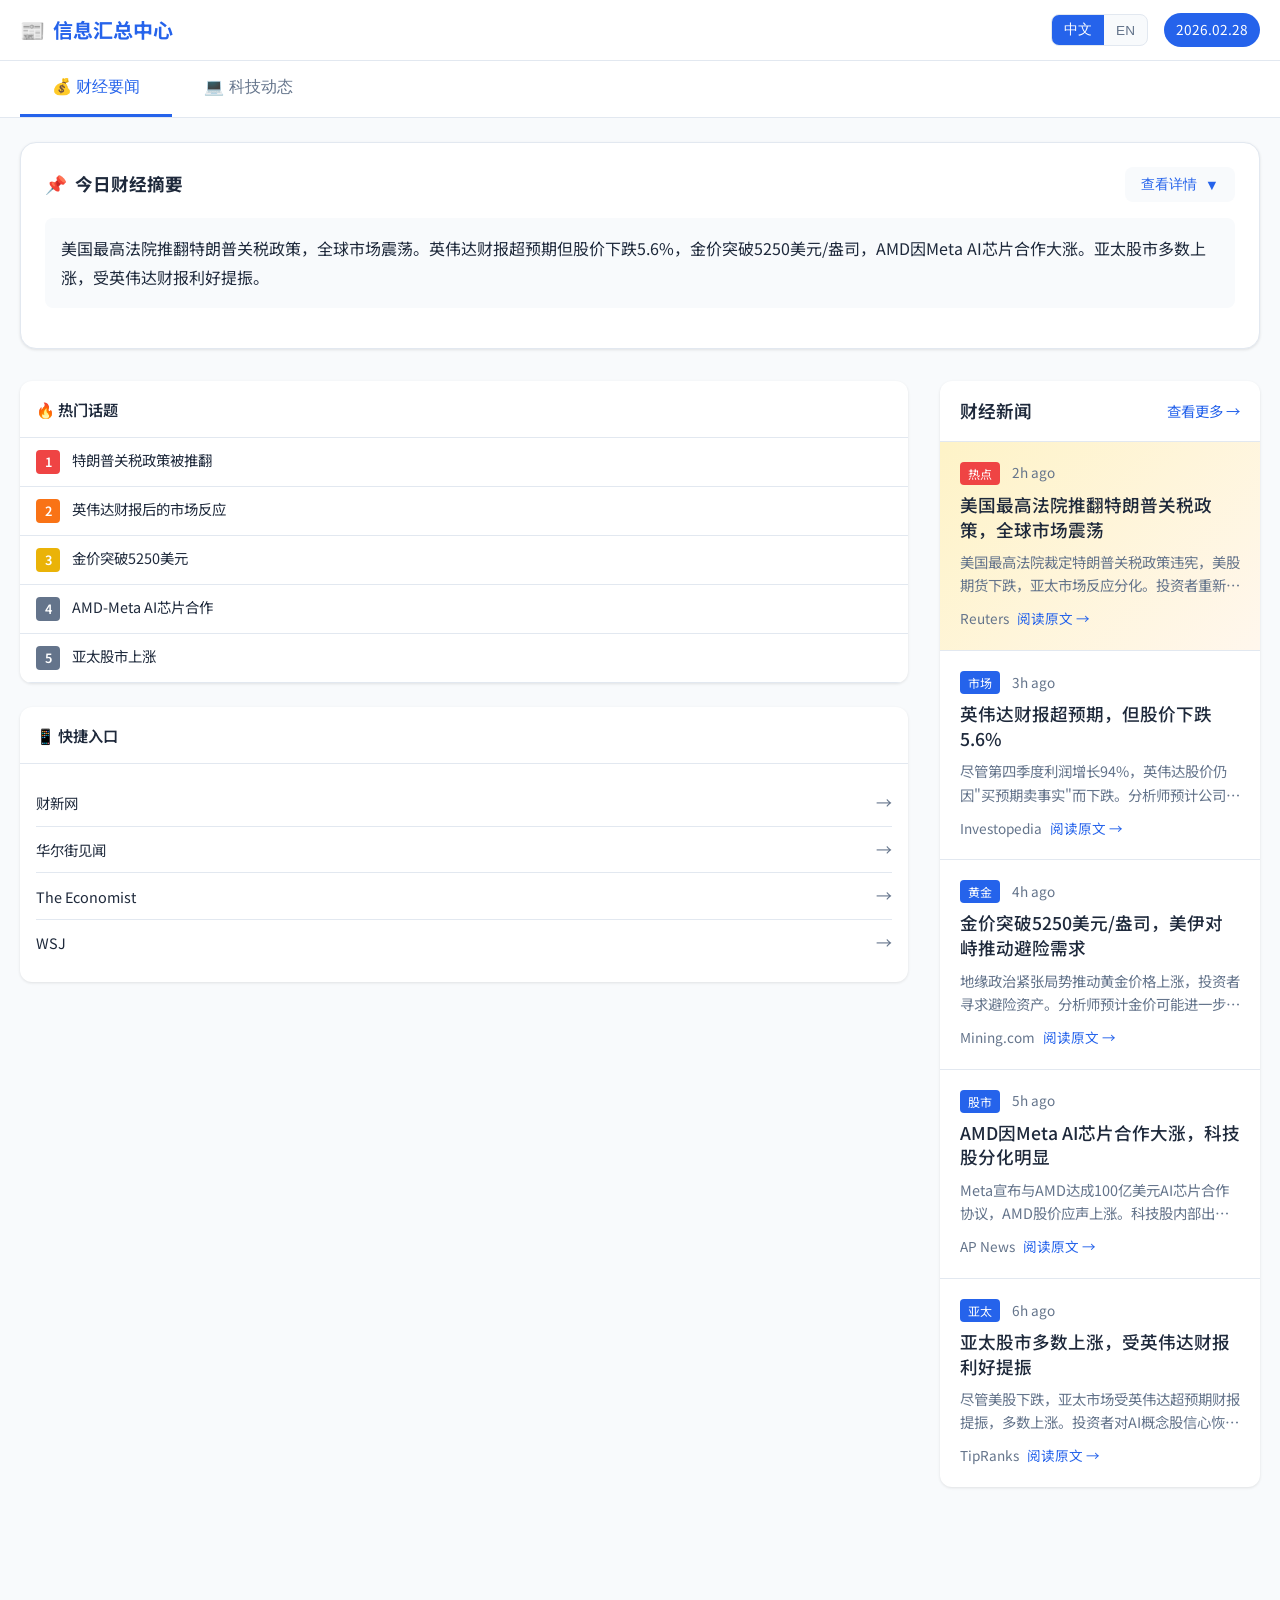
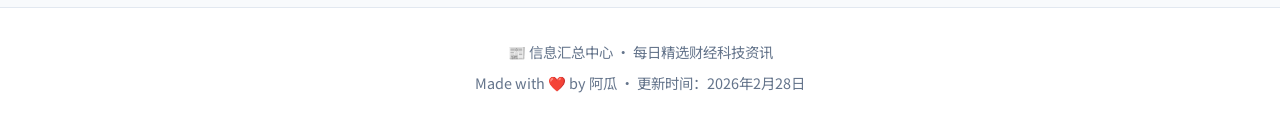
==== index.html @ 71699244 "Initial commit - News Hub" ====
<!DOCTYPE html>
<html lang="zh-CN">
<head>
    <meta charset="UTF-8">
    <meta name="viewport" content="width=device-width, initial-scale=1.0">
    <title>信息汇总中心 | News Hub</title>
    <link href="https://fonts.googleapis.com/css2?family=Noto+Sans+SC:wght@400;500;700&display=swap" rel="stylesheet">
    <style>
        * {
            margin: 0;
            padding: 0;
            box-sizing: border-box;
        }
        
        :root {
            --primary: #2563eb;
            --primary-dark: #1d4ed8;
            --secondary: #f59e0b;
            --bg-light: #f8fafc;
            --bg-white: #ffffff;
            --text-primary: #1e293b;
            --text-secondary: #64748b;
            --border: #e2e8f0;
            --shadow: 0 1px 3px rgba(0,0,0,0.1);
            --shadow-lg: 0 10px 40px rgba(0,0,0,0.1);
        }
        
        body {
            font-family: 'Noto Sans SC', -apple-system, BlinkMacSystemFont, sans-serif;
            background: var(--bg-light);
            color: var(--text-primary);
            line-height: 1.6;
        }
        
        /* Header */
        .header {
            background: var(--bg-white);
            border-bottom: 1px solid var(--border);
            position: sticky;
            top: 0;
            z-index: 100;
        }
        
        .header-inner {
            max-width: 1280px;
            margin: 0 auto;
            padding: 0 20px;
            display: flex;
            align-items: center;
            justify-content: space-between;
            height: 60px;
        }
        
        .logo {
            display: flex;
            align-items: center;
            gap: 8px;
            font-size: 1.25rem;
            font-weight: 700;
            color: var(--primary);
        }
        
        .header-right {
            display: flex;
            align-items: center;
            gap: 16px;
        }
        
        .lang-switch {
            display: flex;
            background: var(--bg-light);
            border-radius: 8px;
            overflow: hidden;
            border: 1px solid var(--border);
        }
        
        .lang-btn {
            padding: 6px 12px;
            border: none;
            background: transparent;
            color: var(--text-secondary);
            cursor: pointer;
            font-size: 0.85rem;
            transition: all 0.2s;
        }
        
        .lang-btn.active {
            background: var(--primary);
            color: white;
        }
        
        .date-badge {
            background: var(--primary);
            color: white;
            padding: 6px 12px;
            border-radius: 20px;
            font-size: 0.85rem;
        }
        
        /* Top Tabs */
        .top-tabs {
            background: var(--bg-white);
            border-bottom: 1px solid var(--border);
        }
        
        .top-tabs-inner {
            max-width: 1280px;
            margin: 0 auto;
            padding: 0 20px;
            display: flex;
            gap: 0;
        }
        
        .top-tab {
            padding: 16px 32px;
            border: none;
            background: transparent;
            color: var(--text-secondary);
            font-size: 1rem;
            cursor: pointer;
            border-bottom: 3px solid transparent;
            transition: all 0.2s;
            font-weight: 500;
        }
        
        .top-tab:hover {
            color: var(--primary);
        }
        
        .top-tab.active {
            color: var(--primary);
            border-bottom-color: var(--primary);
        }
        
        /* Main Container */
        .container {
            max-width: 1280px;
            margin: 0 auto;
            padding: 24px 20px;
        }
        
        /* Page Content */
        .page-content {
            display: none;
        }
        
        .page-content.active {
            display: block;
        }
        
        /* Daily Summary Banner */
        .daily-summary {
            background: var(--bg-white);
            border-radius: 16px;
            padding: 24px;
            margin-bottom: 32px;
            border: 1px solid var(--border);
            box-shadow: var(--shadow);
        }
        
        .summary-header {
            display: flex;
            align-items: center;
            justify-content: space-between;
            margin-bottom: 16px;
        }
        
        .summary-header h2 {
            font-size: 1.1rem;
            display: flex;
            align-items: center;
            gap: 8px;
        }
        
        .summary-text {
            color: var(--text-primary);
            font-size: 1rem;
            line-height: 1.8;
            margin-bottom: 16px;
            padding: 16px;
            background: var(--bg-light);
            border-radius: 8px;
        }
        
        .toggle-btn {
            display: flex;
            align-items: center;
            gap: 8px;
            color: var(--primary);
            font-size: 0.9rem;
            cursor: pointer;
            padding: 8px 16px;
            background: var(--bg-light);
            border-radius: 8px;
            border: none;
        }
        
        .toggle-icon {
            transition: transform 0.3s;
        }
        
        .toggle-icon.expanded {
            transform: rotate(180deg);
        }
        
        .summary-details {
            max-height: 0;
            overflow: hidden;
            transition: max-height 0.3s ease-out;
        }
        
        .summary-details.expanded {
            max-height: 2000px;
        }
        
        .summary-section {
            margin-top: 16px;
            padding-top: 16px;
            border-top: 1px solid var(--border);
        }
        
        .summary-section-title {
            font-size: 0.95rem;
            font-weight: 600;
            margin-bottom: 12px;
            display: flex;
            align-items: center;
            gap: 8px;
        }
        
        .summary-list {
            padding-left: 20px;
        }
        
        .summary-item {
            margin-bottom: 10px;
            padding-left: 8px;
            position: relative;
            line-height: 1.6;
        }
        
        .summary-item::before {
            content: "•";
            position: absolute;
            left: -12px;
            color: var(--primary);
            font-weight: bold;
        }
        
        .summary-link {
            color: var(--primary);
            text-decoration: none;
            font-size: 0.85rem;
            margin-left: 8px;
        }
        
        .summary-link:hover {
            text-decoration: underline;
        }
        
        /* Section Layout */
        .section {
            display: grid;
            grid-template-columns: 1fr 320px;
            gap: 32px;
            margin-bottom: 48px;
        }
        
        @media (max-width: 900px) {
            .section {
                grid-template-columns: 1fr;
            }
        }
        
        /* News List */
        .news-section {
            background: var(--bg-white);
            border-radius: 12px;
            overflow: hidden;
            box-shadow: var(--shadow);
        }
        
        .section-header {
            display: flex;
            align-items: center;
            justify-content: space-between;
            padding: 16px 20px;
            border-bottom: 1px solid var(--border);
        }
        
        .section-title {
            font-size: 1.1rem;
            font-weight: 600;
            display: flex;
            align-items: center;
            gap: 8px;
        }
        
        .view-all {
            color: var(--primary);
            font-size: 0.9rem;
            text-decoration: none;
        }
        
        .news-list {
            padding: 0;
        }
        
        .news-item {
            padding: 20px;
            border-bottom: 1px solid var(--border);
            transition: background 0.2s;
        }
        
        .news-item:last-child {
            border-bottom: none;
        }
        
        .news-item {
            cursor: pointer;
        }
        
        .news-item:hover {
            background: var(--bg-light);
        }
        
        .news-item.featured {
            background: linear-gradient(135deg, #fef3c7 0%, #fff7ed 100%);
        }
        
        .news-item.featured:hover {
            background: linear-gradient(135deg, #fde68a 0%, #ffedd5 100%);
        }
        
        .news-meta {
            display: flex;
            align-items: center;
            gap: 12px;
            margin-bottom: 8px;
        }
        
        .news-tag {
            background: var(--primary);
            color: white;
            padding: 2px 8px;
            border-radius: 4px;
            font-size: 0.75rem;
        }
        
        .news-tag.hot {
            background: #ef4444;
        }
        
        .news-tag.ai {
            background: #8b5cf6;
        }
        
        .news-time {
            color: var(--text-secondary);
            font-size: 0.85rem;
        }
        
        .news-title {
            font-size: 1.1rem;
            font-weight: 500;
            margin-bottom: 8px;
            line-height: 1.4;
            cursor: pointer;
        }
        
        .news-title:hover {
            color: var(--primary);
        }
        
        .news-excerpt {
            color: var(--text-secondary);
            font-size: 0.9rem;
            line-height: 1.6;
            display: -webkit-box;
            -webkit-line-clamp: 2;
            -webkit-box-orient: vertical;
            overflow: hidden;
        }
        
        .news-source {
            margin-top: 12px;
            display: flex;
            align-items: center;
            gap: 8px;
        }
        
        .source-name {
            color: var(--text-secondary);
            font-size: 0.85rem;
        }
        
        .source-link {
            color: var(--primary);
            font-size: 0.85rem;
            text-decoration: none;
        }
        
        .source-link:hover {
            text-decoration: underline;
        }
        
        /* Sidebar */
        .sidebar {
            display: flex;
            flex-direction: column;
            gap: 24px;
        }
        
        .sidebar-card {
            background: var(--bg-white);
            border-radius: 12px;
            overflow: hidden;
            box-shadow: var(--shadow);
        }
        
        .sidebar-header {
            padding: 16px;
            border-bottom: 1px solid var(--border);
            font-weight: 600;
            font-size: 0.95rem;
        }
        
        .hot-list {
            padding: 0;
        }
        
        .hot-item {
            padding: 12px 16px;
            border-bottom: 1px solid var(--border);
            display: flex;
            gap: 12px;
            cursor: pointer;
            transition: background 0.2s;
        }
        
        .hot-item:hover {
            background: var(--bg-light);
        }
        
        .hot-rank {
            width: 24px;
            height: 24px;
            background: var(--text-secondary);
            color: white;
            border-radius: 4px;
            display: flex;
            align-items: center;
            justify-content: center;
            font-size: 0.8rem;
            font-weight: 600;
            flex-shrink: 0;
        }
        
        .hot-rank.top1 { background: #ef4444; }
        .hot-rank.top2 { background: #f97316; }
        .hot-rank.top3 { background: #eab308; }
        
        .hot-title {
            font-size: 0.9rem;
            line-height: 1.4;
        }
        
        /* Source Links Card */
        .source-links {
            padding: 16px;
        }
        
        .source-link-item {
            display: flex;
            align-items: center;
            justify-content: space-between;
            padding: 10px 0;
            border-bottom: 1px solid var(--border);
        }
        
        .source-link-item:last-child {
            border-bottom: none;
        }
        
        .source-link-item a {
            color: var(--text-primary);
            text-decoration: none;
            font-size: 0.9rem;
        }
        
        .source-link-item a:hover {
            color: var(--primary);
        }
        
        .source-link-item .arrow {
            color: var(--text-secondary);
        }
        
        /* Footer */
        .footer {
            background: var(--bg-white);
            border-top: 1px solid var(--border);
            padding: 32px 20px;
            margin-top: 48px;
        }
        
        .footer-inner {
            max-width: 1280px;
            margin: 0 auto;
            text-align: center;
        }
        
        .footer p {
            color: var(--text-secondary);
            font-size: 0.9rem;
        }
        
        @media (max-width: 768px) {
            .header-right {
                gap: 8px;
            }
            
            .date-badge {
                display: none;
            }
            
            .daily-summary {
                padding: 20px;
            }
            
            .summary-header h2 {
                font-size: 1rem;
            }
            
            .top-tab {
                padding: 12px 20px;
                font-size: 0.9rem;
            }
            
            .section-header {
                flex-direction: column;
                align-items: flex-start;
                gap: 8px;
            }
        }
    </style>
</head>
<body>
    <!-- Header -->
    <header class="header">
        <div class="header-inner">
            <div class="logo">
                <span>📰</span>
                <span data-i18n="title">信息汇总中心</span>
            </div>
            <div class="header-right">
                <div class="lang-switch">
                    <button class="lang-btn active" data-lang="zh">中文</button>
                    <button class="lang-btn" data-lang="en">EN</button>
                </div>
                <div class="date-badge">2026.02.28</div>
            </div>
        </div>
    </header>
    
    <!-- Top Tabs -->
    <div class="top-tabs">
        <div class="top-tabs-inner">
            <button class="top-tab active" data-page="finance" data-i18n="nav_finance">💰 财经要闻</button>
            <button class="top-tab" data-page="tech" data-i18n="nav_tech">💻 科技动态</button>
        </div>
    </div>
    
    <main class="container">
        <!-- Finance Page -->
        <div id="finance-page" class="page-content active">
            <!-- Daily Summary -->
            <section class="daily-summary">
                <div class="summary-header">
                    <h2><span>📌</span> <span data-i18n="summary_title">今日财经摘要</span></h2>
                    <button class="toggle-btn" onclick="toggleSummary('finance')">
                        <span data-i18n="view_details">查看详情</span>
                        <span class="toggle-icon" id="finance-icon">▼</span>
                    </button>
                </div>
                <p class="summary-text" data-i18n="finance_summary">
                    美国最高法院推翻特朗普关税政策，全球市场震荡。英伟达财报超预期但股价下跌5.6%，金价突破5250美元/盎司，AMD因Meta AI芯片合作大涨。亚太股市多数上涨，受英伟达财报利好提振。
                </p>
                <div class="summary-details" id="finance-details">
                    <div class="summary-section">
                        <h3 class="summary-section-title">💰 <span data-i18n="summary_finance">财经要点</span></h3>
                        <div class="summary-list">
                            <div class="summary-item">
                                <span data-i18n="finance_1">美国最高法院推翻特朗普关税政策，全球市场反应分化。美股期货下跌，亚太市场多数上涨。</span>
                                <a href="https://www.reuters.com" class="summary-link" target="_blank">阅读原文 →</a>
                            </div>
                            <div class="summary-item">
                                <span data-i18n="finance_2">英伟达财报超预期（利润增长94%），但股价下跌5.6%，"买预期卖事实"。</span>
                                <a href="https://www.investopedia.com" class="summary-link" target="_blank">阅读原文 →</a>
                            </div>
                            <div class="summary-item">
                                <span data-i18n="finance_3">金价突破5250美元/盎司，美伊对峙推动避险需求。</span>
                                <a href="https://www.mining.com" class="summary-link" target="_blank">阅读原文 →</a>
                            </div>
                            <div class="summary-item">
                                <span data-i18n="finance_4">AMD因Meta AI芯片合作（100亿美元）大涨，科技股分化明显。</span>
                                <a href="https://apnews.com" class="summary-link" target="_blank">阅读原文 →</a>
                            </div>
                            <div class="summary-item">
                                <span data-i18n="finance_5">道指涨0.03%，标普500跌0.54%，纳指跌1.18%。</span>
                                <a href="https://www.investopedia.com" class="summary-link" target="_blank">阅读原文 →</a>
                            </div>
                        </div>
                    </div>
                </div>
            </section>
            
            <!-- Main Content -->
            <section class="section">
                <div class="sidebar" style="order: -1;">
                    <!-- Hot Topics -->
                    <div class="sidebar-card">
                        <div class="sidebar-header" data-i18n="hot_topics">🔥 热门话题</div>
                        <div class="hot-list">
                            <div class="hot-item">
                                <span class="hot-rank top1">1</span>
                                <span class="hot-title" data-i18n="hot_1">特朗普关税政策被推翻</span>
                            </div>
                            <div class="hot-item">
                                <span class="hot-rank top2">2</span>
                                <span class="hot-title" data-i18n="hot_2">英伟达财报后的市场反应</span>
                            </div>
                            <div class="hot-item">
                                <span class="hot-rank top3">3</span>
                                <span class="hot-title" data-i18n="hot_3">金价突破5250美元</span>
                            </div>
                            <div class="hot-item">
                                <span class="hot-rank">4</span>
                                <span class="hot-title" data-i18n="hot_4">AMD-Meta AI芯片合作</span>
                            </div>
                            <div class="hot-item">
                                <span class="hot-rank">5</span>
                                <span class="hot-title" data-i18n="hot_5">亚太股市上涨</span>
                            </div>
                        </div>
                    </div>
                    
                    <!-- Quick Links -->
                    <div class="sidebar-card">
                        <div class="sidebar-header" data-i18n="quick_links">📱 快捷入口</div>
                        <div class="source-links">
                            <div class="source-link-item">
                                <a href="https://www.caixin.com" target="_blank">财新网</a>
                                <span class="arrow">→</span>
                            </div>
                            <div class="source-link-item">
                                <a href="https://wallstreetcn.com" target="_blank">华尔街见闻</a>
                                <span class="arrow">→</span>
                            </div>
                            <div class="source-link-item">
                                <a href="https://www.economist.com" target="_blank">The Economist</a>
                                <span class="arrow">→</span>
                            </div>
                            <div class="source-link-item">
                                <a href="https://www.wsj.com" target="_blank">WSJ</a>
                                <span class="arrow">→</span>
                            </div>
                        </div>
                    </div>
                </div>
                
                <div class="news-section">
                    <div class="section-header">
                        <h2 class="section-title"><span data-i18n="finance_news">财经新闻</span></h2>
                        <a href="#" class="view-all" data-i18n="view_more">查看更多 →</a>
                    </div>
                    <div class="news-list">
                        <div class="news-item featured" data-href="https://www.reuters.com" onclick="openNews(this)">
                            <div class="news-meta">
                                <span class="news-tag hot" data-i18n="tag_hot">热点</span>
                                <span class="news-time">2h ago</span>
                            </div>
                            <h3 class="news-title" data-i18n="news_title_1">美国最高法院推翻特朗普关税政策，全球市场震荡</h3>
                            <p class="news-excerpt" data-i18n="news_excerpt_1">美国最高法院裁定特朗普关税政策违宪，美股期货下跌，亚太市场反应分化。投资者重新评估贸易政策前景。</p>
                            <div class="news-source">
                                <span class="source-name">Reuters</span>
                                <span class="source-link">阅读原文 →</span>
                            </div>
                        </div>
                        
                        <div class="news-item" data-href="https://www.investopedia.com" onclick="openNews(this)">
                            <div class="news-meta">
                                <span class="news-tag" data-i18n="tag_market">市场</span>
                                <span class="news-time">3h ago</span>
                            </div>
                            <h3 class="news-title" data-i18n="news_title_2">英伟达财报超预期，但股价下跌5.6%</h3>
                            <p class="news-excerpt" data-i18n="news_excerpt_2">尽管第四季度利润增长94%，英伟达股价仍因"买预期卖事实"而下跌。分析师预计公司将继续主导AI芯片市场。</p>
                            <div class="news-source">
                                <span class="source-name">Investopedia</span>
                                <span class="source-link">阅读原文 →</span>
                            </div>
                        </div>
                        
                        <div class="news-item" data-href="https://www.mining.com" onclick="openNews(this)">
                            <div class="news-meta">
                                <span class="news-tag" data-i18n="tag_gold">黄金</span>
                                <span class="news-time">4h ago</span>
                            </div>
                            <h3 class="news-title" data-i18n="news_title_3">金价突破5250美元/盎司，美伊对峙推动避险需求</h3>
                            <p class="news-excerpt" data-i18n="news_excerpt_3">地缘政治紧张局势推动黄金价格上涨，投资者寻求避险资产。分析师预计金价可能进一步走高。</p>
                            <div class="news-source">
                                <span class="source-name">Mining.com</span>
                                <span class="source-link">阅读原文 →</span>
                            </div>
                        </div>
                        
                        <div class="news-item" data-href="https://apnews.com" onclick="openNews(this)">
                            <div class="news-meta">
                                <span class="news-tag" data-i18n="tag_stock">股市</span>
                                <span class="news-time">5h ago</span>
                            </div>
                            <h3 class="news-title" data-i18n="news_title_4">AMD因Meta AI芯片合作大涨，科技股分化明显</h3>
                            <p class="news-excerpt" data-i18n="news_excerpt_4">Meta宣布与AMD达成100亿美元AI芯片合作协议，AMD股价应声上涨。科技股内部出现明显分化。</p>
                            <div class="news-source">
                                <span class="source-name">AP News</span>
                                <span class="source-link">阅读原文 →</span>
                            </div>
                        </div>
                        
                        <div class="news-item" data-href="https://www.tipranks.com" onclick="openNews(this)">
                            <div class="news-meta">
                                <span class="news-tag" data-i18n="tag_asia">亚太</span>
                                <span class="news-time">6h ago</span>
                            </div>
                            <h3 class="news-title" data-i18n="news_title_5">亚太股市多数上涨，受英伟达财报利好提振</h3>
                            <p class="news-excerpt" data-i18n="news_excerpt_5">尽管美股下跌，亚太市场受英伟达超预期财报提振，多数上涨。投资者对AI概念股信心恢复。</p>
                            <div class="news-source">
                                <span class="source-name">TipRanks</span>
                                <span class="source-link">阅读原文 →</span>
                            </div>
                        </div>
                    </div>
                </div>
            </section>
        </div>
        
        <!-- Tech Page -->
        <div id="tech-page" class="page-content">
            <!-- Daily Summary -->
            <section class="daily-summary">
                <div class="summary-header">
                    <h2><span>📌</span> <span data-i18n="tech_summary_title">今日科技摘要</span></h2>
                    <button class="toggle-btn" onclick="toggleSummary('tech')">
                        <span data-i18n="view_details">查看详情</span>
                        <span class="toggle-icon" id="tech-icon">▼</span>
                    </button>
                </div>
                <p class="summary-text" data-i18n="tech_summary">
                    OpenAI获得1100亿美元融资创历史纪录，软银、英伟达、亚马逊领投。科技公司强制推行AI工具纳入绩效考核，61%企业将AI转型列为最大安全挑战。Gartner预测人类创造力将成为AI时代核心竞争力。
                </p>
                <div class="summary-details" id="tech-details">
                    <div class="summary-section">
                        <h3 class="summary-section-title">🤖 <span data-i18n="summary_tech">科技要点</span></h3>
                        <div class="summary-list">
                            <div class="summary-item">
                                <span data-i18n="tech_1">OpenAI获得1100亿美元融资，创AI领域历史纪录，软银、英伟达、亚马逊领投。</span>
                                <a href="https://thenextweb.com" class="summary-link" target="_blank">阅读原文 →</a>
                            </div>
                            <div class="summary-item">
                                <span data-i18n="tech_2">科技公司强制推行AI工具，纳入员工绩效考核。</span>
                                <a href="https://www.wsj.com" class="summary-link" target="_blank">阅读原文 →</a>
                            </div>
                            <div class="summary-item">
                                <span data-i18n="tech_3">61%企业将AI转型列为最大安全挑战（Thales 2026报告）。</span>
                                <a href="https://markets.ft.com" class="summary-link" target="_blank">阅读原文 →</a>
                            </div>
                            <div class="summary-item">
                                <span data-i18n="tech_4">Gartner预测：AI时代人类创造力将成为核心竞争力。</span>
                                <a href="https://www.usatoday.com" class="summary-link" target="_blank">阅读原文 →</a>
                            </div>
                            <div class="summary-item">
                                <span data-i18n="tech_5">OpenAI预计到2030年计算支出达6000亿美元。</span>
                                <a href="https://www.itnews.com.au" class="summary-link" target="_blank">阅读原文 →</a>
                            </div>
                        </div>
                    </div>
                </div>
            </section>
            
            <!-- Main Content -->
            <section class="section">
                <div class="sidebar" style="order: -1;">
                    <!-- Hot Topics -->
                    <div class="sidebar-card">
                        <div class="sidebar-header" data-i18n="tech_hot">🔥 科技热点</div>
                        <div class="hot-list">
                            <div class="hot-item">
                                <span class="hot-rank top1">1</span>
                                <span class="hot-title" data-i18n="tech_hot_1">OpenAI创纪录融资</span>
                            </div>
                            <div class="hot-item">
                                <span class="hot-rank top2">2</span>
                                <span class="hot-title" data-i18n="tech_hot_2">企业AI安全挑战加剧</span>
                            </div>
                            <div class="hot-item">
                                <span class="hot-rank top3">3</span>
                                <span class="hot-title" data-i18n="tech_hot_3">AI工具强制推行</span>
                            </div>
                            <div class="hot-item">
                                <span class="hot-rank">4</span>
                                <span class="hot-title" data-i18n="tech_hot_4">人类创造力价值</span>
                            </div>
                            <div class="hot-item">
                                <span class="hot-rank">5</span>
                                <span class="hot-title" data-i18n="tech_hot_5">ASML光刻机突破</span>
                            </div>
                        </div>
                    </div>
                    
                    <!-- Quick Links -->
                    <div class="sidebar-card">
                        <div class="sidebar-header" data-i18n="tech_media">📱 科技媒体</div>
                        <div class="source-links">
                            <div class="source-link-item">
                                <a href="https://36kr.com" target="_blank">36氪</a>
                                <span class="arrow">→</span>
                            </div>
                            <div class="source-link-item">
                                <a href="https://www.huxiu.com" target="_blank">虎嗅</a>
                                <span class="arrow">→</span>
                            </div>
                            <div class="source-link-item">
                                <a href="https://www.theverge.com" target="_blank">The Verge</a>
                                <span class="arrow">→</span>
                            </div>
                            <div class="source-link-item">
                                <a href="https://techcrunch.com" target="_blank">TechCrunch</a>
                                <span class="arrow">→</span>
                            </div>
                        </div>
                    </div>
                </div>
                
                <div class="news-section">
                    <div class="section-header">
                        <h2 class="section-title"><span data-i18n="tech_news">科技新闻</span></h2>
                        <a href="#" class="view-all" data-i18n="view_more">查看更多 →</a>
                    </div>
                    <div class="news-list">
                        <div class="news-item featured" data-href="https://thenextweb.com" onclick="openNews(this)">
                            <div class="news-meta">
                                <span class="news-tag ai">AI</span>
                                <span class="news-time">1h ago</span>
                            </div>
                            <h3 class="news-title" data-i18n="tech_title_1">OpenAI获1100亿美元融资，创AI领域历史纪录</h3>
                            <p class="news-excerpt" data-i18n="tech_excerpt_1">软银、英伟达、亚马逊领投，OpenAI宣布里程碑式融资轮，旨在"让AI规模化惠及每个人"。预计到2030年计算支出达6000亿美元。</p>
                            <div class="news-source">
                                <span class="source-name">The Next Web</span>
                                <span class="source-link">阅读原文 →</span>
                            </div>
                        </div>
                        
                        <div class="news-item" data-href="https://www.wsj.com" onclick="openNews(this)">
                            <div class="news-meta">
                                <span class="news-tag ai">AI</span>
                                <span class="news-time">2h ago</span>
                            </div>
                            <h3 class="news-title" data-i18n="tech_title_2">科技公司强制推行AI工具，纳入绩效考核</h3>
                            <p class="news-excerpt" data-i18n="tech_excerpt_2">越来越多科技公司将AI使用纳入员工绩效考核，"试点AI工具"已不再是炫耀资本，企业要求看到实际产出。</p>
                            <div class="news-source">
                                <span class="source-name">WSJ</span>
                                <span class="source-link">阅读原文 →</span>
                            </div>
                        </div>
                        
                        <div class="news-item" data-href="https://markets.ft.com" onclick="openNews(this)">
                            <div class="news-meta">
                                <span class="news-tag ai">AI</span>
                                <span class="news-time">3h ago</span>
                            </div>
                            <h3 class="news-title" data-i18n="tech_title_3">61%企业将AI转型列为最大安全挑战</h3>
                            <p class="news-excerpt" data-i18n="tech_excerpt_3">Thales 2026数据威胁报告显示，AI驱动转型的快速步伐成为企业最大的安全挑战，需要重新审视数据保护策略。</p>
                            <div class="news-source">
                                <span class="source-name">Financial Times</span>
                                <span class="source-link">阅读原文 →</span>
                            </div>
                        </div>
                        
                        <div class="news-item" data-href="https://www.usatoday.com" onclick="openNews(this)">
                            <div class="news-meta">
                                <span class="news-tag" data-i18n="tag_innovation">创新</span>
                                <span class="news-time">4h ago</span>
                            </div>
                            <h3 class="news-title" data-i18n="tech_title_4">Gartner预测：AI时代人类创造力将成为核心竞争力</h3>
                            <p class="news-excerpt" data-i18n="tech_excerpt_4">成功组织将聚焦以人为本的内容和技能溢价，强调人类创造力和独特性在AI时代的重要性。</p>
                            <div class="news-source">
                                <span class="source-name">USA Today</span>
                                <span class="source-link">阅读原文 →</span>
                            </div>
                        </div>
                        
                        <div class="news-item" data-href="https://intellectia.ai" onclick="openNews(this)">
                            <div class="news-meta">
                                <span class="news-tag" data-i18n="tag_chip">芯片</span>
                                <span class="news-time">5h ago</span>
                            </div>
                            <h3 class="news-title" data-i18n="tech_title_5">ASML高数值孔径EUV光刻机量产在即</h3>
                            <p class="news-excerpt" data-i18n="tech_excerpt_5">ASML预计2026年净销售额达407-467亿美元，批准143.7亿美元股票回购计划，对未来增长充满信心。</p>
                            <div class="news-source">
                                <span class="source-name">Intellectia AI</span>
                                <span class="source-link">阅读原文 →</span>
                            </div>
                        </div>
                    </div>
                </div>
            </section>
        </div>
    </main>
    
    <!-- Footer -->
    <footer class="footer">
        <div class="footer-inner">
            <p>📰 <span data-i18n="footer_title">信息汇总中心 · 每日精选财经科技资讯</span></p>
            <p style="margin-top: 8px;">Made with ❤️ by 阿瓜 · <span data-i18n="update_time">更新时间：2026年2月28日</span></p>
        </div>
    </footer>
    
    <script>
        // Toggle Summary
        function toggleSummary(type) {
            const details = document.getElementById(type + '-details');
            const icon = document.getElementById(type + '-icon');
            const btn = icon.previousElementSibling;
            
            details.classList.toggle('expanded');
            icon.classList.toggle('expanded');
            
            if (details.classList.contains('expanded')) {
                btn.textContent = currentLang === 'zh' ? '收起详情' : 'Collapse';
            } else {
                btn.textContent = currentLang === 'zh' ? '查看详情' : 'View details';
            }
        }
        
        // Page Tabs
        document.querySelectorAll('.top-tab').forEach(tab => {
            tab.addEventListener('click', function() {
                // Update tab states
                document.querySelectorAll('.top-tab').forEach(t => t.classList.remove('active'));
                this.classList.add('active');
                
                // Update page content
                const page = this.dataset.page;
                document.querySelectorAll('.page-content').forEach(p => p.classList.remove('active'));
                document.getElementById(page + '-page').classList.add('active');
            });
        });
        
        // Language Switch
        let currentLang = 'zh';
        
        const translations = {
            zh: {
                title: '信息汇总中心',
                nav_finance: '💰 财经要闻',
                nav_tech: '💻 科技动态',
                summary_title: '今日财经摘要',
                tech_summary_title: '今日科技摘要',
                view_details: '查看详情',
                summary_finance: '财经要点',
                summary_tech: '科技要点',
                finance_summary: '美国最高法院推翻特朗普关税政策，全球市场震荡。英伟达财报超预期但股价下跌5.6%，金价突破5250美元/盎司，AMD因Meta AI芯片合作大涨。亚太股市多数上涨，受英伟达财报利好提振。',
                tech_summary: 'OpenAI获得1100亿美元融资创历史纪录，软银、英伟达、亚马逊领投。科技公司强制推行AI工具纳入绩效考核，61%企业将AI转型列为最大安全挑战。Gartner预测人类创造力将成为AI时代核心竞争力。',
                finance_1: '美国最高法院推翻特朗普关税政策，全球市场反应分化。美股期货下跌，亚太市场多数上涨。',
                finance_2: '英伟达财报超预期（利润增长94%），但股价下跌5.6%，"买预期卖事实"。',
                finance_3: '金价突破5250美元/盎司，美伊对峙推动避险需求。',
                finance_4: 'AMD因Meta AI芯片合作（100亿美元）大涨，科技股分化明显。',
                finance_5: '道指涨0.03%，标普500跌0.54%，纳指跌1.18%。',
                tech_1: 'OpenAI获得1100亿美元融资，创AI领域历史纪录，软银、英伟达、亚马逊领投。',
                tech_2: '科技公司强制推行AI工具，纳入员工绩效考核。',
                tech_3: '61%企业将AI转型列为最大安全挑战（Thales 2026报告）。',
                tech_4: 'Gartner预测：AI时代人类创造力将成为核心竞争力。',
                tech_5: 'OpenAI预计到2030年计算支出达6000亿美元。',
                finance_news: '财经新闻',
                view_more: '查看更多 →',
                tag_hot: '热点',
                tag_market: '市场',
                tag_gold: '黄金',
                tag_stock: '股市',
                tag_asia: '亚太',
                hot_topics: '🔥 热门话题',
                hot_1: '特朗普关税政策被推翻',
                hot_2: '英伟达财报后的市场反应',
                hot_3: '金价突破5250美元',
                hot_4: 'AMD-Meta AI芯片合作',
                hot_5: '亚太股市上涨',
                quick_links: '📱 快捷入口',
                tech_hot: '🔥 科技热点',
                tech_hot_1: 'OpenAI创纪录融资',
                tech_hot_2: '企业AI安全挑战加剧',
                tech_hot_3: 'AI工具强制推行',
                tech_hot_4: '人类创造力价值',
                tech_hot_5: 'ASML光刻机突破',
                tech_media: '📱 科技媒体',
                tech_news: '科技新闻',
                tag_innovation: '创新',
                tag_chip: '芯片',
                news_title_1: '美国最高法院推翻特朗普关税政策，全球市场震荡',
                news_excerpt_1: '美国最高法院裁定特朗普关税政策违宪，美股期货下跌，亚太市场反应分化。投资者重新评估贸易政策前景。',
                news_title_2: '英伟达财报超预期，但股价下跌5.6%',
                news_excerpt_2: '尽管第四季度利润增长94%，英伟达股价仍因"买预期卖事实"而下跌。分析师预计公司将继续主导AI芯片市场。',
                news_title_3: '金价突破5250美元/盎司，美伊对峙推动避险需求',
                news_excerpt_3: '地缘政治紧张局势推动黄金价格上涨，投资者寻求避险资产。分析师预计金价可能进一步走高。',
                news_title_4: 'AMD因Meta AI芯片合作大涨，科技股分化明显',
                news_excerpt_4: 'Meta宣布与AMD达成100亿美元AI芯片合作协议，AMD股价应声上涨。科技股内部出现明显分化。',
                news_title_5: '亚太股市多数上涨，受英伟达财报利好提振',
                news_excerpt_5: '尽管美股下跌，亚太市场受英伟达超预期财报提振，多数上涨。投资者对AI概念股信心恢复。',
                tech_title_1: 'OpenAI获1100亿美元融资，创AI领域历史纪录',
                tech_excerpt_1: '软银、英伟达、亚马逊领投，OpenAI宣布里程碑式融资轮，旨在"让AI规模化惠及每个人"。预计到2030年计算支出达6000亿美元。',
                tech_title_2: '科技公司强制推行AI工具，纳入绩效考核',
                tech_excerpt_2: '越来越多科技公司将AI使用纳入员工绩效考核，"试点AI工具"已不再是炫耀资本，企业要求看到实际产出。',
                tech_title_3: '61%企业将AI转型列为最大安全挑战',
                tech_excerpt_3: 'Thales 2026数据威胁报告显示，AI驱动转型的快速步伐成为企业最大的安全挑战，需要重新审视数据保护策略。',
                tech_title_4: 'Gartner预测：AI时代人类创造力将成为核心竞争力',
                tech_excerpt_4: '成功组织将聚焦以人为本的内容和技能溢价，强调人类创造力和独特性在AI时代的重要性。',
                tech_title_5: 'ASML高数值孔径EUV光刻机量产在即',
                tech_excerpt_5: 'ASML预计2026年净销售额达407-467亿美元，批准143.7亿美元股票回购计划，对未来增长充满信心。',
                footer_title: '信息汇总中心 · 每日精选财经科技资讯',
                update_time: '更新时间：2026年2月28日'
            },
            en: {
                title: 'News Hub',
                nav_finance: '💰 Finance',
                nav_tech: '💻 Technology',
                summary_title: 'Today\'s Finance Highlights',
                tech_summary_title: 'Today\'s Tech Highlights',
                view_details: 'View details',
                summary_finance: 'Finance Highlights',
                summary_tech: 'Tech Highlights',
                finance_summary: 'US Supreme Court strikes down Trump tariffs, markets shake. Nvidia beats earnings but stock falls 5.6%. Gold breaks $5,250/oz. AMD surges on Meta AI chip deal. Asia-Pacific markets rise on Nvidia earnings.',
                tech_summary: 'OpenAI secures record $110B funding led by SoftBank, Nvidia, Amazon. Tech firms enforce AI tools in performance reviews. 61% of firms list AI as top security challenge. Gartner predicts human creativity becomes core competitive advantage.',
                finance_1: 'US Supreme Court strikes down Trump tariffs, global markets react differently. US futures fall, Asia-Pacific mostly rises.',
                finance_2: 'Nvidia beats earnings (profit up 94%), but stock drops 5.6% - "buy the rumor, sell the news".',
                finance_3: 'Gold breaks $5,250/oz as US-Iran tensions drive safe-haven demand.',
                finance_4: 'AMD surges on Meta AI chip deal ($100B), tech stocks diverge.',
                finance_5: 'Dow +0.03%, S&P 500 -0.54%, Nasdaq -1.18%.',
                tech_1: 'OpenAI secures record $110B funding led by SoftBank, Nvidia, Amazon.',
                tech_2: 'Tech firms enforce AI tool usage, integrate into performance reviews.',
                tech_3: '61% of enterprises list AI transformation as top security challenge.',
                tech_4: 'Gartner predicts: Human creativity becomes core competitive advantage in AI era.',
                tech_5: 'OpenAI expects ~$600B compute spending through 2030.',
                finance_news: 'Finance News',
                view_more: 'View all →',
                tag_hot: 'Hot',
                tag_market: 'Market',
                tag_gold: 'Gold',
                tag_stock: 'Stock',
                tag_asia: 'Asia',
                hot_topics: '🔥 Trending',
                hot_1: 'Trump tariffs struck down',
                hot_2: 'Nvidia post-earnings reaction',
                hot_3: 'Gold breaks $5,250',
                hot_4: 'AMD-Meta AI chip deal',
                hot_5: 'Asia-Pacific markets rise',
                quick_links: '📱 Quick Links',
                tech_hot: '🔥 Tech Trending',
                tech_hot_1: 'OpenAI record funding',
                tech_hot_2: 'Enterprise AI security',
                tech_hot_3: 'AI tools enforcement',
                tech_hot_4: 'Human creativity value',
                tech_hot_5: 'ASML lithography break',
                tech_media: '📱 Tech Media',
                tech_news: 'Tech News',
                tag_innovation: 'Innovation',
                tag_chip: 'Chip',
                news_title_1: 'US Supreme Court Strikes Down Trump Tariffs, Markets Shake',
                news_excerpt_1: 'Supreme Court rules Trump tariffs unconstitutional. US futures fall, Asia-Pacific markets react differently.',
                news_title_2: 'Nvidia Beats Earnings But Stock Falls 5.6%',
                news_excerpt_2: 'Despite 94% profit growth, Nvidia stock drops on "buy rumor, sell news". Analysts expect continued AI chip dominance.',
                news_title_3: 'Gold Breaks $5,250/oz on US-Iran Tensions',
                news_excerpt_3: 'Geopolitical tensions drive gold prices higher as investors seek safe-haven assets.',
                news_title_4: 'AMD Surges on Meta AI Chip Deal',
                news_excerpt_4: 'Meta announces $100B AI chip partnership with AMD. Tech stocks show clear divergence.',
                news_title_5: 'Asia-Pacific Markets Rise on Nvidia Earnings',
                news_excerpt_5: 'Despite US decline, Asia-Pacific markets rise on Nvidia earnings beat.',
                tech_title_1: 'OpenAI Secures Record $110B Funding',
                tech_excerpt_1: 'SoftBank, Nvidia, Amazon lead historic funding round. Compute spending expected to reach $600B by 2030.',
                tech_title_2: 'Tech Firms Enforce AI Usage in Performance Reviews',
                tech_excerpt_2: 'Companies integrate AI tool usage into employee performance metrics.',
                tech_title_3: '61% of Firms List AI as Top Security Challenge',
                tech_excerpt_3: 'Thales 2026 Data Threat Report shows rapid AI transformation becoming biggest enterprise security concern.',
                tech_title_4: 'Gartner: Human Creativity Key in AI Era',
                tech_excerpt_4: 'Successful organizations will focus on human-centric content and skill premium.',
                tech_title_5: 'ASML High-NA EUV Machines Ready for Mass Production',
                tech_excerpt_5: 'ASML expects $40.7-46.7B net sales in 2026, approves $14.37B share buyback program.',
                footer_title: 'News Hub · Daily Finance & Tech Digest',
                update_time: 'Updated: Feb 28, 2026'
            }
        };
        
        function switchLanguage(lang) {
            currentLang = lang;
            
            document.querySelectorAll('.lang-btn').forEach(btn => {
                btn.classList.toggle('active', btn.dataset.lang === lang);
            });
            
            document.querySelectorAll('[data-i18n]').forEach(el => {
                const key = el.dataset.i18n;
                if (translations[lang][key]) {
                    el.textContent = translations[lang][key];
                }
            });
            
            // Update toggle buttons
            ['finance', 'tech'].forEach(type => {
                const details = document.getElementById(type + '-details');
                const btn = document.querySelector(`#${type}-icon`).previousElementSibling;
                if (details.classList.contains('expanded')) {
                    btn.textContent = lang === 'zh' ? '收起详情' : 'Collapse';
                } else {
                    btn.textContent = lang === 'zh' ? '查看详情' : 'View details';
                }
            });
        }
        
        document.querySelectorAll('.lang-btn').forEach(btn => {
            btn.addEventListener('click', () => switchLanguage(btn.dataset.lang));
        });
        
        // Open news article
        function openNews(element) {
            const href = element.getAttribute('data-href');
            if (href) {
                window.open(href, '_blank');
            }
        }
    </script>
</body>
</html>
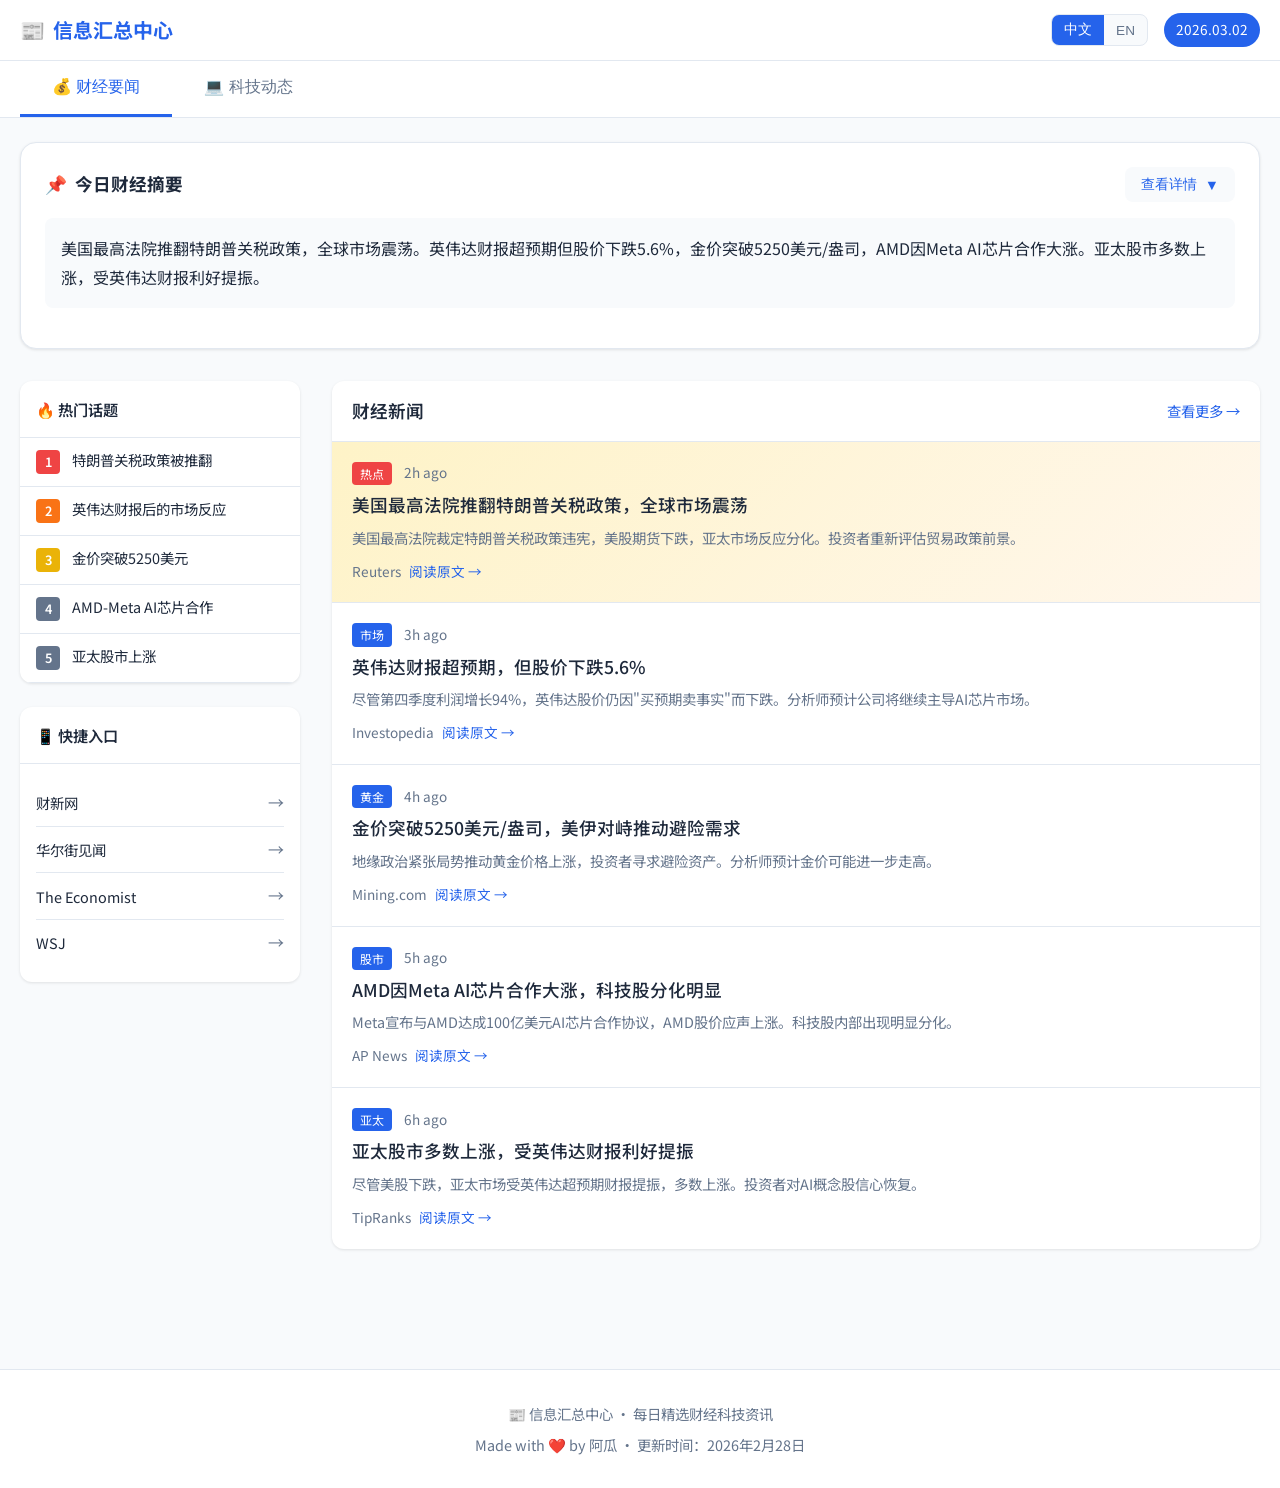
==== commit b6627a41: "Update: 响应式布局优化，大屏幕显示更多内容" ====
--- a/index.html
+++ b/index.html
@@ -261,14 +261,36 @@
         /* Section Layout */
         .section {
             display: grid;
-            grid-template-columns: 1fr 320px;
+            grid-template-columns: 280px 1fr;
             gap: 32px;
             margin-bottom: 48px;
         }
         
+        /* 大屏幕：summary更详细 */
+        @media (min-width: 1400px) {
+            .section {
+                grid-template-columns: 320px 1fr;
+            }
+            
+            .news-excerpt {
+                -webkit-line-clamp: 4;
+                font-size: 0.95rem;
+                line-height: 1.7;
+            }
+            
+            .news-title {
+                font-size: 1.2rem;
+            }
+        }
+        
+        /* 移动端：热门话题在上方 */
         @media (max-width: 900px) {
             .section {
                 grid-template-columns: 1fr;
+            }
+            
+            .sidebar {
+                order: -1 !important;
             }
         }
         
@@ -382,6 +404,23 @@
             overflow: hidden;
         }
         
+        /* 大屏幕显示更多内容 */
+        @media (min-width: 1400px) {
+            .news-excerpt {
+                -webkit-line-clamp: 4;
+                font-size: 0.95rem;
+                line-height: 1.7;
+            }
+            
+            .news-title {
+                font-size: 1.2rem;
+            }
+            
+            .news-item {
+                padding: 24px;
+            }
+        }
+        
         .news-source {
             margin-top: 12px;
             display: flex;
@@ -404,11 +443,18 @@
             text-decoration: underline;
         }
         
-        /* Sidebar */
+        /* Sidebar - 桌面端在左侧 */
         .sidebar {
             display: flex;
             flex-direction: column;
             gap: 24px;
+        }
+        
+        /* 移动端热门话题在上方 */
+        @media (max-width: 900px) {
+            .sidebar {
+                order: -1;
+            }
         }
         
         .sidebar-card {
@@ -558,7 +604,7 @@
                     <button class="lang-btn active" data-lang="zh">中文</button>
                     <button class="lang-btn" data-lang="en">EN</button>
                 </div>
-                <div class="date-badge">2026.02.28</div>
+                <div class="date-badge">2026.03.02</div>
             </div>
         </div>
     </header>
@@ -1026,7 +1072,7 @@
                 tech_title_5: 'ASML高数值孔径EUV光刻机量产在即',
                 tech_excerpt_5: 'ASML预计2026年净销售额达407-467亿美元，批准143.7亿美元股票回购计划，对未来增长充满信心。',
                 footer_title: '信息汇总中心 · 每日精选财经科技资讯',
-                update_time: '更新时间：2026年2月28日'
+                update_time: '更新时间：2026年3月2日'
             },
             en: {
                 title: 'News Hub',
@@ -1094,7 +1140,7 @@
                 tech_title_5: 'ASML High-NA EUV Machines Ready for Mass Production',
                 tech_excerpt_5: 'ASML expects $40.7-46.7B net sales in 2026, approves $14.37B share buyback program.',
                 footer_title: 'News Hub · Daily Finance & Tech Digest',
-                update_time: 'Updated: Feb 28, 2026'
+                update_time: 'Updated: Mar 2, 2026'
             }
         };
         
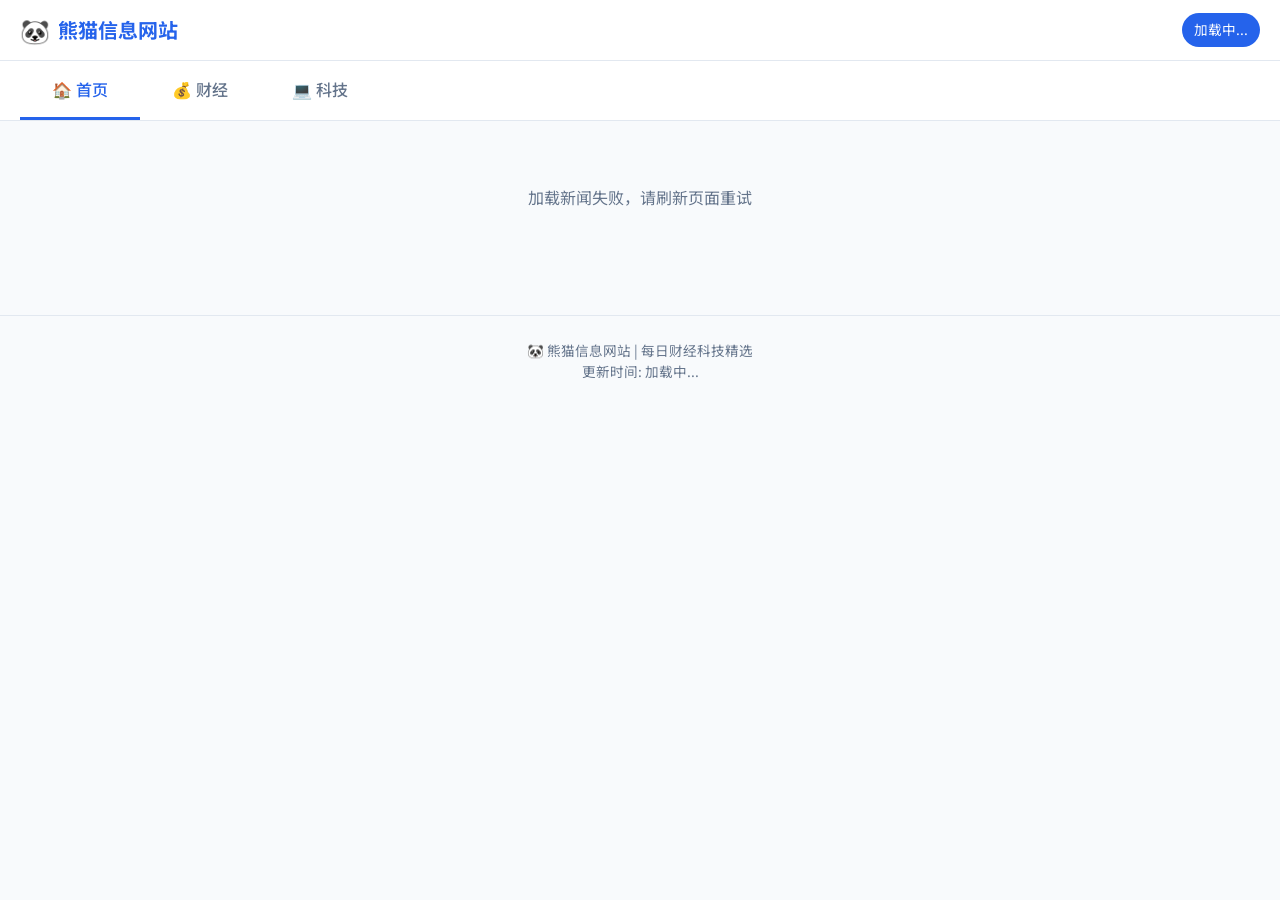
==== commit 01c90a26: "feat: 重构新闻展示逻辑，从JSON读取数据" ====
--- a/index.html
+++ b/index.html
@@ -3,7 +3,7 @@
 <head>
     <meta charset="UTF-8">
     <meta name="viewport" content="width=device-width, initial-scale=1.0">
-    <title>信息汇总中心 | News Hub</title>
+    <title>熊猫信息网站 | Panda Info Hub</title>
     <link href="https://fonts.googleapis.com/css2?family=Noto+Sans+SC:wght@400;500;700&display=swap" rel="stylesheet">
     <style>
         * {
@@ -58,35 +58,17 @@
             font-size: 1.25rem;
             font-weight: 700;
             color: var(--primary);
+            text-decoration: none;
+        }
+        
+        .logo-icon {
+            font-size: 1.5rem;
         }
         
         .header-right {
             display: flex;
             align-items: center;
             gap: 16px;
-        }
-        
-        .lang-switch {
-            display: flex;
-            background: var(--bg-light);
-            border-radius: 8px;
-            overflow: hidden;
-            border: 1px solid var(--border);
-        }
-        
-        .lang-btn {
-            padding: 6px 12px;
-            border: none;
-            background: transparent;
-            color: var(--text-secondary);
-            cursor: pointer;
-            font-size: 0.85rem;
-            transition: all 0.2s;
-        }
-        
-        .lang-btn.active {
-            background: var(--primary);
-            color: white;
         }
         
         .date-badge {
@@ -121,6 +103,7 @@
             border-bottom: 3px solid transparent;
             transition: all 0.2s;
             font-weight: 500;
+            font-family: inherit;
         }
         
         .top-tab:hover {
@@ -193,35 +176,31 @@
             background: var(--bg-light);
             border-radius: 8px;
             border: none;
+            font-family: inherit;
         }
         
         .toggle-icon {
             transition: transform 0.3s;
         }
         
-        .toggle-icon.expanded {
+        .toggle-btn.expanded .toggle-icon {
             transform: rotate(180deg);
         }
         
         .summary-details {
-            max-height: 0;
-            overflow: hidden;
-            transition: max-height 0.3s ease-out;
-        }
-        
-        .summary-details.expanded {
-            max-height: 2000px;
+            display: none;
+        }
+        
+        .summary-details.show {
+            display: block;
         }
         
         .summary-section {
-            margin-top: 16px;
-            padding-top: 16px;
-            border-top: 1px solid var(--border);
+            margin-bottom: 24px;
         }
         
         .summary-section-title {
-            font-size: 0.95rem;
-            font-weight: 600;
+            font-size: 1rem;
             margin-bottom: 12px;
             display: flex;
             align-items: center;
@@ -229,129 +208,113 @@
         }
         
         .summary-list {
-            padding-left: 20px;
+            display: flex;
+            flex-direction: column;
+            gap: 12px;
         }
         
         .summary-item {
-            margin-bottom: 10px;
-            padding-left: 8px;
-            position: relative;
-            line-height: 1.6;
-        }
-        
-        .summary-item::before {
-            content: "•";
-            position: absolute;
-            left: -12px;
-            color: var(--primary);
-            font-weight: bold;
+            display: flex;
+            justify-content: space-between;
+            align-items: flex-start;
+            padding: 12px;
+            background: var(--bg-light);
+            border-radius: 8px;
+            gap: 12px;
+        }
+        
+        .summary-item span {
+            flex: 1;
         }
         
         .summary-link {
             color: var(--primary);
             text-decoration: none;
             font-size: 0.85rem;
-            margin-left: 8px;
+            white-space: nowrap;
         }
         
         .summary-link:hover {
             text-decoration: underline;
         }
         
-        /* Section Layout */
-        .section {
-            display: grid;
-            grid-template-columns: 280px 1fr;
-            gap: 32px;
-            margin-bottom: 48px;
-        }
-        
-        /* 大屏幕：summary更详细 */
-        @media (min-width: 1400px) {
-            .section {
-                grid-template-columns: 320px 1fr;
-            }
-            
-            .news-excerpt {
-                -webkit-line-clamp: 4;
-                font-size: 0.95rem;
-                line-height: 1.7;
-            }
-            
-            .news-title {
-                font-size: 1.2rem;
-            }
-        }
-        
-        /* 移动端：热门话题在上方 */
-        @media (max-width: 900px) {
-            .section {
-                grid-template-columns: 1fr;
-            }
-            
-            .sidebar {
-                order: -1 !important;
-            }
-        }
-        
-        /* News List */
+        /* Hot Topics */
+        .hot-topics {
+            background: linear-gradient(135deg, #667eea 0%, #764ba2 100%);
+            border-radius: 16px;
+            padding: 24px;
+            margin-bottom: 32px;
+        }
+        
+        .hot-topics h2 {
+            color: white;
+            font-size: 1.1rem;
+            margin-bottom: 16px;
+            display: flex;
+            align-items: center;
+            gap: 8px;
+        }
+        
+        .hot-list {
+            display: flex;
+            flex-wrap: wrap;
+            gap: 12px;
+        }
+        
+        .hot-item {
+            background: rgba(255,255,255,0.2);
+            color: white;
+            padding: 8px 16px;
+            border-radius: 20px;
+            font-size: 0.9rem;
+            display: flex;
+            align-items: center;
+            gap: 8px;
+        }
+        
+        .hot-rank {
+            background: rgba(255,255,255,0.3);
+            width: 20px;
+            height: 20px;
+            border-radius: 50%;
+            display: flex;
+            align-items: center;
+            justify-content: center;
+            font-size: 0.75rem;
+            font-weight: 700;
+        }
+        
+        /* News Section */
         .news-section {
+            margin-bottom: 32px;
+        }
+        
+        .news-section h2 {
+            font-size: 1.1rem;
+            margin-bottom: 16px;
+            display: flex;
+            align-items: center;
+            gap: 8px;
+        }
+        
+        .news-list {
+            display: flex;
+            flex-direction: column;
+            gap: 16px;
+        }
+        
+        .news-item {
             background: var(--bg-white);
             border-radius: 12px;
-            overflow: hidden;
-            box-shadow: var(--shadow);
-        }
-        
-        .section-header {
-            display: flex;
-            align-items: center;
-            justify-content: space-between;
-            padding: 16px 20px;
-            border-bottom: 1px solid var(--border);
-        }
-        
-        .section-title {
-            font-size: 1.1rem;
-            font-weight: 600;
-            display: flex;
-            align-items: center;
-            gap: 8px;
-        }
-        
-        .view-all {
-            color: var(--primary);
-            font-size: 0.9rem;
-            text-decoration: none;
-        }
-        
-        .news-list {
-            padding: 0;
-        }
-        
-        .news-item {
             padding: 20px;
-            border-bottom: 1px solid var(--border);
-            transition: background 0.2s;
-        }
-        
-        .news-item:last-child {
-            border-bottom: none;
-        }
-        
-        .news-item {
+            border: 1px solid var(--border);
+            transition: all 0.2s;
             cursor: pointer;
         }
         
         .news-item:hover {
-            background: var(--bg-light);
-        }
-        
-        .news-item.featured {
-            background: linear-gradient(135deg, #fef3c7 0%, #fff7ed 100%);
-        }
-        
-        .news-item.featured:hover {
-            background: linear-gradient(135deg, #fde68a 0%, #ffedd5 100%);
+            box-shadow: var(--shadow-lg);
+            transform: translateY(-2px);
         }
         
         .news-meta {
@@ -362,19 +325,27 @@
         }
         
         .news-tag {
-            background: var(--primary);
-            color: white;
-            padding: 2px 8px;
-            border-radius: 4px;
+            background: var(--bg-light);
+            color: var(--text-secondary);
+            padding: 4px 10px;
+            border-radius: 12px;
             font-size: 0.75rem;
+            font-weight: 500;
         }
         
         .news-tag.hot {
-            background: #ef4444;
+            background: #fef3c7;
+            color: #d97706;
         }
         
         .news-tag.ai {
-            background: #8b5cf6;
+            background: #dbeafe;
+            color: #2563eb;
+        }
+        
+        .news-tag.stock {
+            background: #fce7f3;
+            color: #db2777;
         }
         
         .news-time {
@@ -383,210 +354,69 @@
         }
         
         .news-title {
-            font-size: 1.1rem;
-            font-weight: 500;
+            font-size: 1.05rem;
+            font-weight: 600;
             margin-bottom: 8px;
-            line-height: 1.4;
-            cursor: pointer;
-        }
-        
-        .news-title:hover {
-            color: var(--primary);
+            color: var(--text-primary);
         }
         
         .news-excerpt {
             color: var(--text-secondary);
             font-size: 0.9rem;
             line-height: 1.6;
-            display: -webkit-box;
-            -webkit-line-clamp: 2;
-            -webkit-box-orient: vertical;
-            overflow: hidden;
-        }
-        
-        /* 大屏幕显示更多内容 */
-        @media (min-width: 1400px) {
-            .news-excerpt {
-                -webkit-line-clamp: 4;
-                font-size: 0.95rem;
-                line-height: 1.7;
-            }
-            
-            .news-title {
-                font-size: 1.2rem;
-            }
-            
-            .news-item {
-                padding: 24px;
-            }
-        }
-        
-        .news-source {
-            margin-top: 12px;
-            display: flex;
-            align-items: center;
-            gap: 8px;
-        }
-        
-        .source-name {
+        }
+        
+        /* Loading State */
+        .loading {
+            text-align: center;
+            padding: 40px;
+            color: var(--text-secondary);
+        }
+        
+        /* Footer */
+        .footer {
+            text-align: center;
+            padding: 24px;
             color: var(--text-secondary);
             font-size: 0.85rem;
-        }
-        
-        .source-link {
-            color: var(--primary);
-            font-size: 0.85rem;
-            text-decoration: none;
-        }
-        
-        .source-link:hover {
-            text-decoration: underline;
-        }
-        
-        /* Sidebar - 桌面端在左侧 */
-        .sidebar {
-            display: flex;
-            flex-direction: column;
-            gap: 24px;
-        }
-        
-        /* 移动端热门话题在上方 */
-        @media (max-width: 900px) {
-            .sidebar {
-                order: -1;
-            }
-        }
-        
-        .sidebar-card {
-            background: var(--bg-white);
-            border-radius: 12px;
-            overflow: hidden;
-            box-shadow: var(--shadow);
-        }
-        
-        .sidebar-header {
-            padding: 16px;
-            border-bottom: 1px solid var(--border);
-            font-weight: 600;
-            font-size: 0.95rem;
-        }
-        
-        .hot-list {
-            padding: 0;
-        }
-        
-        .hot-item {
-            padding: 12px 16px;
-            border-bottom: 1px solid var(--border);
-            display: flex;
-            gap: 12px;
-            cursor: pointer;
-            transition: background 0.2s;
-        }
-        
-        .hot-item:hover {
-            background: var(--bg-light);
-        }
-        
-        .hot-rank {
-            width: 24px;
-            height: 24px;
-            background: var(--text-secondary);
-            color: white;
-            border-radius: 4px;
-            display: flex;
-            align-items: center;
-            justify-content: center;
-            font-size: 0.8rem;
-            font-weight: 600;
-            flex-shrink: 0;
-        }
-        
-        .hot-rank.top1 { background: #ef4444; }
-        .hot-rank.top2 { background: #f97316; }
-        .hot-rank.top3 { background: #eab308; }
-        
-        .hot-title {
-            font-size: 0.9rem;
-            line-height: 1.4;
-        }
-        
-        /* Source Links Card */
-        .source-links {
-            padding: 16px;
-        }
-        
-        .source-link-item {
-            display: flex;
-            align-items: center;
-            justify-content: space-between;
-            padding: 10px 0;
-            border-bottom: 1px solid var(--border);
-        }
-        
-        .source-link-item:last-child {
-            border-bottom: none;
-        }
-        
-        .source-link-item a {
-            color: var(--text-primary);
-            text-decoration: none;
-            font-size: 0.9rem;
-        }
-        
-        .source-link-item a:hover {
-            color: var(--primary);
-        }
-        
-        .source-link-item .arrow {
-            color: var(--text-secondary);
-        }
-        
-        /* Footer */
-        .footer {
-            background: var(--bg-white);
             border-top: 1px solid var(--border);
-            padding: 32px 20px;
-            margin-top: 48px;
-        }
-        
-        .footer-inner {
-            max-width: 1280px;
-            margin: 0 auto;
-            text-align: center;
-        }
-        
-        .footer p {
-            color: var(--text-secondary);
-            font-size: 0.9rem;
-        }
-        
+            margin-top: 40px;
+        }
+        
+        /* Responsive */
         @media (max-width: 768px) {
-            .header-right {
-                gap: 8px;
-            }
-            
-            .date-badge {
-                display: none;
-            }
-            
-            .daily-summary {
-                padding: 20px;
-            }
-            
-            .summary-header h2 {
-                font-size: 1rem;
+            .header-inner {
+                padding: 0 16px;
+            }
+            
+            .top-tabs-inner {
+                padding: 0 16px;
+                overflow-x: auto;
             }
             
             .top-tab {
                 padding: 12px 20px;
-                font-size: 0.9rem;
-            }
-            
-            .section-header {
+                white-space: nowrap;
+            }
+            
+            .container {
+                padding: 16px;
+            }
+            
+            .hot-list {
                 flex-direction: column;
-                align-items: flex-start;
-                gap: 8px;
+            }
+            
+            .summary-item {
+                flex-direction: column;
+            }
+        }
+        
+        @media (min-width: 1024px) {
+            .news-list {
+                display: grid;
+                grid-template-columns: repeat(2, 1fr);
+                gap: 20px;
             }
         }
     </style>
@@ -595,592 +425,218 @@
     <!-- Header -->
     <header class="header">
         <div class="header-inner">
-            <div class="logo">
-                <span>📰</span>
-                <span data-i18n="title">信息汇总中心</span>
-            </div>
+            <a href="/" class="logo">
+                <span class="logo-icon">🐼</span>
+                <span>熊猫信息网站</span>
+            </a>
             <div class="header-right">
-                <div class="lang-switch">
-                    <button class="lang-btn active" data-lang="zh">中文</button>
-                    <button class="lang-btn" data-lang="en">EN</button>
-                </div>
-                <div class="date-badge">2026.03.02</div>
+                <span class="date-badge" id="currentDate">加载中...</span>
             </div>
         </div>
     </header>
     
     <!-- Top Tabs -->
-    <div class="top-tabs">
+    <nav class="top-tabs">
         <div class="top-tabs-inner">
-            <button class="top-tab active" data-page="finance" data-i18n="nav_finance">💰 财经要闻</button>
-            <button class="top-tab" data-page="tech" data-i18n="nav_tech">💻 科技动态</button>
+            <button class="top-tab active" data-page="home">🏠 首页</button>
+            <button class="top-tab" data-page="finance">💰 财经</button>
+            <button class="top-tab" data-page="tech">💻 科技</button>
         </div>
-    </div>
+    </nav>
     
-    <main class="container">
-        <!-- Finance Page -->
-        <div id="finance-page" class="page-content active">
-            <!-- Daily Summary -->
-            <section class="daily-summary">
-                <div class="summary-header">
-                    <h2><span>📌</span> <span data-i18n="summary_title">今日财经摘要</span></h2>
-                    <button class="toggle-btn" onclick="toggleSummary('finance')">
-                        <span data-i18n="view_details">查看详情</span>
-                        <span class="toggle-icon" id="finance-icon">▼</span>
-                    </button>
-                </div>
-                <p class="summary-text" data-i18n="finance_summary">
-                    美国最高法院推翻特朗普关税政策，全球市场震荡。英伟达财报超预期但股价下跌5.6%，金价突破5250美元/盎司，AMD因Meta AI芯片合作大涨。亚太股市多数上涨，受英伟达财报利好提振。
-                </p>
-                <div class="summary-details" id="finance-details">
-                    <div class="summary-section">
-                        <h3 class="summary-section-title">💰 <span data-i18n="summary_finance">财经要点</span></h3>
-                        <div class="summary-list">
-                            <div class="summary-item">
-                                <span data-i18n="finance_1">美国最高法院推翻特朗普关税政策，全球市场反应分化。美股期货下跌，亚太市场多数上涨。</span>
-                                <a href="https://www.reuters.com" class="summary-link" target="_blank">阅读原文 →</a>
-                            </div>
-                            <div class="summary-item">
-                                <span data-i18n="finance_2">英伟达财报超预期（利润增长94%），但股价下跌5.6%，"买预期卖事实"。</span>
-                                <a href="https://www.investopedia.com" class="summary-link" target="_blank">阅读原文 →</a>
-                            </div>
-                            <div class="summary-item">
-                                <span data-i18n="finance_3">金价突破5250美元/盎司，美伊对峙推动避险需求。</span>
-                                <a href="https://www.mining.com" class="summary-link" target="_blank">阅读原文 →</a>
-                            </div>
-                            <div class="summary-item">
-                                <span data-i18n="finance_4">AMD因Meta AI芯片合作（100亿美元）大涨，科技股分化明显。</span>
-                                <a href="https://apnews.com" class="summary-link" target="_blank">阅读原文 →</a>
-                            </div>
-                            <div class="summary-item">
-                                <span data-i18n="finance_5">道指涨0.03%，标普500跌0.54%，纳指跌1.18%。</span>
-                                <a href="https://www.investopedia.com" class="summary-link" target="_blank">阅读原文 →</a>
-                            </div>
-                        </div>
-                    </div>
-                </div>
-            </section>
-            
-            <!-- Main Content -->
-            <section class="section">
-                <div class="sidebar" style="order: -1;">
-                    <!-- Hot Topics -->
-                    <div class="sidebar-card">
-                        <div class="sidebar-header" data-i18n="hot_topics">🔥 热门话题</div>
-                        <div class="hot-list">
-                            <div class="hot-item">
-                                <span class="hot-rank top1">1</span>
-                                <span class="hot-title" data-i18n="hot_1">特朗普关税政策被推翻</span>
-                            </div>
-                            <div class="hot-item">
-                                <span class="hot-rank top2">2</span>
-                                <span class="hot-title" data-i18n="hot_2">英伟达财报后的市场反应</span>
-                            </div>
-                            <div class="hot-item">
-                                <span class="hot-rank top3">3</span>
-                                <span class="hot-title" data-i18n="hot_3">金价突破5250美元</span>
-                            </div>
-                            <div class="hot-item">
-                                <span class="hot-rank">4</span>
-                                <span class="hot-title" data-i18n="hot_4">AMD-Meta AI芯片合作</span>
-                            </div>
-                            <div class="hot-item">
-                                <span class="hot-rank">5</span>
-                                <span class="hot-title" data-i18n="hot_5">亚太股市上涨</span>
-                            </div>
-                        </div>
-                    </div>
-                    
-                    <!-- Quick Links -->
-                    <div class="sidebar-card">
-                        <div class="sidebar-header" data-i18n="quick_links">📱 快捷入口</div>
-                        <div class="source-links">
-                            <div class="source-link-item">
-                                <a href="https://www.caixin.com" target="_blank">财新网</a>
-                                <span class="arrow">→</span>
-                            </div>
-                            <div class="source-link-item">
-                                <a href="https://wallstreetcn.com" target="_blank">华尔街见闻</a>
-                                <span class="arrow">→</span>
-                            </div>
-                            <div class="source-link-item">
-                                <a href="https://www.economist.com" target="_blank">The Economist</a>
-                                <span class="arrow">→</span>
-                            </div>
-                            <div class="source-link-item">
-                                <a href="https://www.wsj.com" target="_blank">WSJ</a>
-                                <span class="arrow">→</span>
-                            </div>
-                        </div>
-                    </div>
-                </div>
-                
-                <div class="news-section">
-                    <div class="section-header">
-                        <h2 class="section-title"><span data-i18n="finance_news">财经新闻</span></h2>
-                        <a href="#" class="view-all" data-i18n="view_more">查看更多 →</a>
-                    </div>
-                    <div class="news-list">
-                        <div class="news-item featured" data-href="https://www.reuters.com" onclick="openNews(this)">
-                            <div class="news-meta">
-                                <span class="news-tag hot" data-i18n="tag_hot">热点</span>
-                                <span class="news-time">2h ago</span>
-                            </div>
-                            <h3 class="news-title" data-i18n="news_title_1">美国最高法院推翻特朗普关税政策，全球市场震荡</h3>
-                            <p class="news-excerpt" data-i18n="news_excerpt_1">美国最高法院裁定特朗普关税政策违宪，美股期货下跌，亚太市场反应分化。投资者重新评估贸易政策前景。</p>
-                            <div class="news-source">
-                                <span class="source-name">Reuters</span>
-                                <span class="source-link">阅读原文 →</span>
-                            </div>
-                        </div>
-                        
-                        <div class="news-item" data-href="https://www.investopedia.com" onclick="openNews(this)">
-                            <div class="news-meta">
-                                <span class="news-tag" data-i18n="tag_market">市场</span>
-                                <span class="news-time">3h ago</span>
-                            </div>
-                            <h3 class="news-title" data-i18n="news_title_2">英伟达财报超预期，但股价下跌5.6%</h3>
-                            <p class="news-excerpt" data-i18n="news_excerpt_2">尽管第四季度利润增长94%，英伟达股价仍因"买预期卖事实"而下跌。分析师预计公司将继续主导AI芯片市场。</p>
-                            <div class="news-source">
-                                <span class="source-name">Investopedia</span>
-                                <span class="source-link">阅读原文 →</span>
-                            </div>
-                        </div>
-                        
-                        <div class="news-item" data-href="https://www.mining.com" onclick="openNews(this)">
-                            <div class="news-meta">
-                                <span class="news-tag" data-i18n="tag_gold">黄金</span>
-                                <span class="news-time">4h ago</span>
-                            </div>
-                            <h3 class="news-title" data-i18n="news_title_3">金价突破5250美元/盎司，美伊对峙推动避险需求</h3>
-                            <p class="news-excerpt" data-i18n="news_excerpt_3">地缘政治紧张局势推动黄金价格上涨，投资者寻求避险资产。分析师预计金价可能进一步走高。</p>
-                            <div class="news-source">
-                                <span class="source-name">Mining.com</span>
-                                <span class="source-link">阅读原文 →</span>
-                            </div>
-                        </div>
-                        
-                        <div class="news-item" data-href="https://apnews.com" onclick="openNews(this)">
-                            <div class="news-meta">
-                                <span class="news-tag" data-i18n="tag_stock">股市</span>
-                                <span class="news-time">5h ago</span>
-                            </div>
-                            <h3 class="news-title" data-i18n="news_title_4">AMD因Meta AI芯片合作大涨，科技股分化明显</h3>
-                            <p class="news-excerpt" data-i18n="news_excerpt_4">Meta宣布与AMD达成100亿美元AI芯片合作协议，AMD股价应声上涨。科技股内部出现明显分化。</p>
-                            <div class="news-source">
-                                <span class="source-name">AP News</span>
-                                <span class="source-link">阅读原文 →</span>
-                            </div>
-                        </div>
-                        
-                        <div class="news-item" data-href="https://www.tipranks.com" onclick="openNews(this)">
-                            <div class="news-meta">
-                                <span class="news-tag" data-i18n="tag_asia">亚太</span>
-                                <span class="news-time">6h ago</span>
-                            </div>
-                            <h3 class="news-title" data-i18n="news_title_5">亚太股市多数上涨，受英伟达财报利好提振</h3>
-                            <p class="news-excerpt" data-i18n="news_excerpt_5">尽管美股下跌，亚太市场受英伟达超预期财报提振，多数上涨。投资者对AI概念股信心恢复。</p>
-                            <div class="news-source">
-                                <span class="source-name">TipRanks</span>
-                                <span class="source-link">阅读原文 →</span>
-                            </div>
-                        </div>
-                    </div>
-                </div>
-            </section>
-        </div>
-        
-        <!-- Tech Page -->
-        <div id="tech-page" class="page-content">
-            <!-- Daily Summary -->
-            <section class="daily-summary">
-                <div class="summary-header">
-                    <h2><span>📌</span> <span data-i18n="tech_summary_title">今日科技摘要</span></h2>
-                    <button class="toggle-btn" onclick="toggleSummary('tech')">
-                        <span data-i18n="view_details">查看详情</span>
-                        <span class="toggle-icon" id="tech-icon">▼</span>
-                    </button>
-                </div>
-                <p class="summary-text" data-i18n="tech_summary">
-                    OpenAI获得1100亿美元融资创历史纪录，软银、英伟达、亚马逊领投。科技公司强制推行AI工具纳入绩效考核，61%企业将AI转型列为最大安全挑战。Gartner预测人类创造力将成为AI时代核心竞争力。
-                </p>
-                <div class="summary-details" id="tech-details">
-                    <div class="summary-section">
-                        <h3 class="summary-section-title">🤖 <span data-i18n="summary_tech">科技要点</span></h3>
-                        <div class="summary-list">
-                            <div class="summary-item">
-                                <span data-i18n="tech_1">OpenAI获得1100亿美元融资，创AI领域历史纪录，软银、英伟达、亚马逊领投。</span>
-                                <a href="https://thenextweb.com" class="summary-link" target="_blank">阅读原文 →</a>
-                            </div>
-                            <div class="summary-item">
-                                <span data-i18n="tech_2">科技公司强制推行AI工具，纳入员工绩效考核。</span>
-                                <a href="https://www.wsj.com" class="summary-link" target="_blank">阅读原文 →</a>
-                            </div>
-                            <div class="summary-item">
-                                <span data-i18n="tech_3">61%企业将AI转型列为最大安全挑战（Thales 2026报告）。</span>
-                                <a href="https://markets.ft.com" class="summary-link" target="_blank">阅读原文 →</a>
-                            </div>
-                            <div class="summary-item">
-                                <span data-i18n="tech_4">Gartner预测：AI时代人类创造力将成为核心竞争力。</span>
-                                <a href="https://www.usatoday.com" class="summary-link" target="_blank">阅读原文 →</a>
-                            </div>
-                            <div class="summary-item">
-                                <span data-i18n="tech_5">OpenAI预计到2030年计算支出达6000亿美元。</span>
-                                <a href="https://www.itnews.com.au" class="summary-link" target="_blank">阅读原文 →</a>
-                            </div>
-                        </div>
-                    </div>
-                </div>
-            </section>
-            
-            <!-- Main Content -->
-            <section class="section">
-                <div class="sidebar" style="order: -1;">
-                    <!-- Hot Topics -->
-                    <div class="sidebar-card">
-                        <div class="sidebar-header" data-i18n="tech_hot">🔥 科技热点</div>
-                        <div class="hot-list">
-                            <div class="hot-item">
-                                <span class="hot-rank top1">1</span>
-                                <span class="hot-title" data-i18n="tech_hot_1">OpenAI创纪录融资</span>
-                            </div>
-                            <div class="hot-item">
-                                <span class="hot-rank top2">2</span>
-                                <span class="hot-title" data-i18n="tech_hot_2">企业AI安全挑战加剧</span>
-                            </div>
-                            <div class="hot-item">
-                                <span class="hot-rank top3">3</span>
-                                <span class="hot-title" data-i18n="tech_hot_3">AI工具强制推行</span>
-                            </div>
-                            <div class="hot-item">
-                                <span class="hot-rank">4</span>
-                                <span class="hot-title" data-i18n="tech_hot_4">人类创造力价值</span>
-                            </div>
-                            <div class="hot-item">
-                                <span class="hot-rank">5</span>
-                                <span class="hot-title" data-i18n="tech_hot_5">ASML光刻机突破</span>
-                            </div>
-                        </div>
-                    </div>
-                    
-                    <!-- Quick Links -->
-                    <div class="sidebar-card">
-                        <div class="sidebar-header" data-i18n="tech_media">📱 科技媒体</div>
-                        <div class="source-links">
-                            <div class="source-link-item">
-                                <a href="https://36kr.com" target="_blank">36氪</a>
-                                <span class="arrow">→</span>
-                            </div>
-                            <div class="source-link-item">
-                                <a href="https://www.huxiu.com" target="_blank">虎嗅</a>
-                                <span class="arrow">→</span>
-                            </div>
-                            <div class="source-link-item">
-                                <a href="https://www.theverge.com" target="_blank">The Verge</a>
-                                <span class="arrow">→</span>
-                            </div>
-                            <div class="source-link-item">
-                                <a href="https://techcrunch.com" target="_blank">TechCrunch</a>
-                                <span class="arrow">→</span>
-                            </div>
-                        </div>
-                    </div>
-                </div>
-                
-                <div class="news-section">
-                    <div class="section-header">
-                        <h2 class="section-title"><span data-i18n="tech_news">科技新闻</span></h2>
-                        <a href="#" class="view-all" data-i18n="view_more">查看更多 →</a>
-                    </div>
-                    <div class="news-list">
-                        <div class="news-item featured" data-href="https://thenextweb.com" onclick="openNews(this)">
-                            <div class="news-meta">
-                                <span class="news-tag ai">AI</span>
-                                <span class="news-time">1h ago</span>
-                            </div>
-                            <h3 class="news-title" data-i18n="tech_title_1">OpenAI获1100亿美元融资，创AI领域历史纪录</h3>
-                            <p class="news-excerpt" data-i18n="tech_excerpt_1">软银、英伟达、亚马逊领投，OpenAI宣布里程碑式融资轮，旨在"让AI规模化惠及每个人"。预计到2030年计算支出达6000亿美元。</p>
-                            <div class="news-source">
-                                <span class="source-name">The Next Web</span>
-                                <span class="source-link">阅读原文 →</span>
-                            </div>
-                        </div>
-                        
-                        <div class="news-item" data-href="https://www.wsj.com" onclick="openNews(this)">
-                            <div class="news-meta">
-                                <span class="news-tag ai">AI</span>
-                                <span class="news-time">2h ago</span>
-                            </div>
-                            <h3 class="news-title" data-i18n="tech_title_2">科技公司强制推行AI工具，纳入绩效考核</h3>
-                            <p class="news-excerpt" data-i18n="tech_excerpt_2">越来越多科技公司将AI使用纳入员工绩效考核，"试点AI工具"已不再是炫耀资本，企业要求看到实际产出。</p>
-                            <div class="news-source">
-                                <span class="source-name">WSJ</span>
-                                <span class="source-link">阅读原文 →</span>
-                            </div>
-                        </div>
-                        
-                        <div class="news-item" data-href="https://markets.ft.com" onclick="openNews(this)">
-                            <div class="news-meta">
-                                <span class="news-tag ai">AI</span>
-                                <span class="news-time">3h ago</span>
-                            </div>
-                            <h3 class="news-title" data-i18n="tech_title_3">61%企业将AI转型列为最大安全挑战</h3>
-                            <p class="news-excerpt" data-i18n="tech_excerpt_3">Thales 2026数据威胁报告显示，AI驱动转型的快速步伐成为企业最大的安全挑战，需要重新审视数据保护策略。</p>
-                            <div class="news-source">
-                                <span class="source-name">Financial Times</span>
-                                <span class="source-link">阅读原文 →</span>
-                            </div>
-                        </div>
-                        
-                        <div class="news-item" data-href="https://www.usatoday.com" onclick="openNews(this)">
-                            <div class="news-meta">
-                                <span class="news-tag" data-i18n="tag_innovation">创新</span>
-                                <span class="news-time">4h ago</span>
-                            </div>
-                            <h3 class="news-title" data-i18n="tech_title_4">Gartner预测：AI时代人类创造力将成为核心竞争力</h3>
-                            <p class="news-excerpt" data-i18n="tech_excerpt_4">成功组织将聚焦以人为本的内容和技能溢价，强调人类创造力和独特性在AI时代的重要性。</p>
-                            <div class="news-source">
-                                <span class="source-name">USA Today</span>
-                                <span class="source-link">阅读原文 →</span>
-                            </div>
-                        </div>
-                        
-                        <div class="news-item" data-href="https://intellectia.ai" onclick="openNews(this)">
-                            <div class="news-meta">
-                                <span class="news-tag" data-i18n="tag_chip">芯片</span>
-                                <span class="news-time">5h ago</span>
-                            </div>
-                            <h3 class="news-title" data-i18n="tech_title_5">ASML高数值孔径EUV光刻机量产在即</h3>
-                            <p class="news-excerpt" data-i18n="tech_excerpt_5">ASML预计2026年净销售额达407-467亿美元，批准143.7亿美元股票回购计划，对未来增长充满信心。</p>
-                            <div class="news-source">
-                                <span class="source-name">Intellectia AI</span>
-                                <span class="source-link">阅读原文 →</span>
-                            </div>
-                        </div>
-                    </div>
-                </div>
-            </section>
-        </div>
+    <!-- Main Content -->
+    <main class="container" id="mainContent">
+        <div class="loading">正在加载新闻...</div>
     </main>
     
     <!-- Footer -->
     <footer class="footer">
-        <div class="footer-inner">
-            <p>📰 <span data-i18n="footer_title">信息汇总中心 · 每日精选财经科技资讯</span></p>
-            <p style="margin-top: 8px;">Made with ❤️ by 阿瓜 · <span data-i18n="update_time">更新时间：2026年2月28日</span></p>
-        </div>
+        <p>🐼 熊猫信息网站 | 每日财经科技精选</p>
+        <p id="lastUpdate">更新时间: 加载中...</p>
     </footer>
-    
+
     <script>
-        // Toggle Summary
-        function toggleSummary(type) {
-            const details = document.getElementById(type + '-details');
-            const icon = document.getElementById(type + '-icon');
-            const btn = icon.previousElementSibling;
-            
-            details.classList.toggle('expanded');
-            icon.classList.toggle('expanded');
-            
-            if (details.classList.contains('expanded')) {
-                btn.textContent = currentLang === 'zh' ? '收起详情' : 'Collapse';
-            } else {
-                btn.textContent = currentLang === 'zh' ? '查看详情' : 'View details';
-            }
-        }
-        
-        // Page Tabs
+        // 新闻数据
+        let newsData = null;
+        
+        // 加载新闻数据
+        async function loadNews() {
+            try {
+                const response = await fetch('data/news.json');
+                newsData = await response.json();
+                renderNews();
+            } catch (error) {
+                console.error('加载新闻失败:', error);
+                document.getElementById('mainContent').innerHTML = `
+                    <div class="loading">
+                        <p>加载新闻失败，请刷新页面重试</p>
+                    </div>
+                `;
+            }
+        }
+        
+        // 渲染新闻
+        function renderNews() {
+            if (!newsData) return;
+            
+            const date = newsData.date || new Date().toLocaleDateString('zh-CN', { 
+                year: 'numeric', 
+                month: 'long', 
+                day: 'numeric' 
+            });
+            
+            document.getElementById('currentDate').textContent = date;
+            document.getElementById('lastUpdate').textContent = `更新时间: ${newsData.lastUpdate || '未知'}`;
+            
+            // 首页
+            const homeContent = `
+                <!-- 热门话题 -->
+                <div class="hot-topics">
+                    <h2>🔥 热门话题</h2>
+                    <div class="hot-list">
+                        ${newsData.hot.map((item, i) => `
+                            <div class="hot-item">
+                                <span class="hot-rank">${i + 1}</span>
+                                ${item}
+                            </div>
+                        `).join('')}
+                    </div>
+                </div>
+                
+                <!-- 财经摘要 -->
+                <div class="daily-summary">
+                    <div class="summary-header">
+                        <h2>📊 今日财经摘要</h2>
+                        <button class="toggle-btn" onclick="toggleDetails('finance-details', this)">
+                            <span>展开详情</span>
+                            <span class="toggle-icon">▼</span>
+                        </button>
+                    </div>
+                    <div class="summary-text">${newsData.finance.summary}</div>
+                    <div class="summary-details" id="finance-details">
+                        <div class="summary-section">
+                            <h3 class="summary-section-title">💰 财经要点</h3>
+                            <div class="summary-list">
+                                ${newsData.finance.highlights.map(item => `
+                                    <div class="summary-item">
+                                        <span>${item.title}</span>
+                                        <a href="${item.link}" class="summary-link" target="_blank">阅读原文 →</a>
+                                    </div>
+                                `).join('')}
+                            </div>
+                        </div>
+                    </div>
+                </div>
+                
+                <!-- 科技摘要 -->
+                <div class="daily-summary">
+                    <div class="summary-header">
+                        <h2>💻 今日科技摘要</h2>
+                        <button class="toggle-btn" onclick="toggleDetails('tech-details', this)">
+                            <span>展开详情</span>
+                            <span class="toggle-icon">▼</span>
+                        </button>
+                    </div>
+                    <div class="summary-text">${newsData.tech.summary}</div>
+                    <div class="summary-details" id="tech-details">
+                        <div class="summary-section">
+                            <h3 class="summary-section-title">🤖 科技要点</h3>
+                            <div class="summary-list">
+                                ${newsData.tech.highlights.map(item => `
+                                    <div class="summary-item">
+                                        <span>${item.title}</span>
+                                        <a href="${item.link}" class="summary-link" target="_blank">阅读原文 →</a>
+                                    </div>
+                                `).join('')}
+                            </div>
+                        </div>
+                    </div>
+                </div>
+            `;
+            
+            // 财经页
+            const financeContent = `
+                <div class="daily-summary">
+                    <div class="summary-header">
+                        <h2>📊 财经要闻</h2>
+                    </div>
+                    <div class="summary-text">${newsData.finance.summary}</div>
+                </div>
+                <div class="news-section">
+                    <h2>💰 财经新闻</h2>
+                    <div class="news-list">
+                        ${newsData.finance.highlights.map(item => `
+                            <div class="news-item" onclick="window.open('${item.link}', '_blank')">
+                                <div class="news-meta">
+                                    <span class="news-tag ${item.tag === '热点' ? 'hot' : ''}">${item.tag}</span>
+                                </div>
+                                <h3 class="news-title">${item.title}</h3>
+                                <p class="news-excerpt">${item.excerpt}</p>
+                            </div>
+                        `).join('')}
+                    </div>
+                </div>
+            `;
+            
+            // 科技页
+            const techContent = `
+                <div class="daily-summary">
+                    <div class="summary-header">
+                        <h2>💻 科技要闻</h2>
+                    </div>
+                    <div class="summary-text">${newsData.tech.summary}</div>
+                </div>
+                <div class="news-section">
+                    <h2>🤖 科技新闻</h2>
+                    <div class="news-list">
+                        ${newsData.tech.highlights.map(item => `
+                            <div class="news-item" onclick="window.open('${item.link}', '_blank')">
+                                <div class="news-meta">
+                                    <span class="news-tag ai">${item.tag}</span>
+                                </div>
+                                <h3 class="news-title">${item.title}</h3>
+                                <p class="news-excerpt">${item.excerpt}</p>
+                            </div>
+                        `).join('')}
+                    </div>
+                </div>
+            `;
+            
+            // 存储各页面内容
+            window.pageContents = {
+                home: homeContent,
+                finance: financeContent,
+                tech: techContent
+            };
+            
+            // 显示首页
+            showPage('home');
+        }
+        
+        // 切换页面
+        function showPage(page) {
+            document.querySelectorAll('.top-tab').forEach(tab => {
+                tab.classList.toggle('active', tab.dataset.page === page);
+            });
+            
+            document.getElementById('mainContent').innerHTML = window.pageContents[page] || '<div class="loading">加载中...</div>';
+        }
+        
+        // 切换详情显示
+        function toggleDetails(id, btn) {
+            const details = document.getElementById(id);
+            details.classList.toggle('show');
+            btn.classList.toggle('expanded');
+            btn.querySelector('span').textContent = details.classList.contains('show') ? '收起详情' : '展开详情';
+        }
+        
+        // Tab 切换事件
         document.querySelectorAll('.top-tab').forEach(tab => {
-            tab.addEventListener('click', function() {
-                // Update tab states
-                document.querySelectorAll('.top-tab').forEach(t => t.classList.remove('active'));
-                this.classList.add('active');
-                
-                // Update page content
-                const page = this.dataset.page;
-                document.querySelectorAll('.page-content').forEach(p => p.classList.remove('active'));
-                document.getElementById(page + '-page').classList.add('active');
-            });
+            tab.addEventListener('click', () => showPage(tab.dataset.page));
         });
         
-        // Language Switch
-        let currentLang = 'zh';
-        
-        const translations = {
-            zh: {
-                title: '信息汇总中心',
-                nav_finance: '💰 财经要闻',
-                nav_tech: '💻 科技动态',
-                summary_title: '今日财经摘要',
-                tech_summary_title: '今日科技摘要',
-                view_details: '查看详情',
-                summary_finance: '财经要点',
-                summary_tech: '科技要点',
-                finance_summary: '美国最高法院推翻特朗普关税政策，全球市场震荡。英伟达财报超预期但股价下跌5.6%，金价突破5250美元/盎司，AMD因Meta AI芯片合作大涨。亚太股市多数上涨，受英伟达财报利好提振。',
-                tech_summary: 'OpenAI获得1100亿美元融资创历史纪录，软银、英伟达、亚马逊领投。科技公司强制推行AI工具纳入绩效考核，61%企业将AI转型列为最大安全挑战。Gartner预测人类创造力将成为AI时代核心竞争力。',
-                finance_1: '美国最高法院推翻特朗普关税政策，全球市场反应分化。美股期货下跌，亚太市场多数上涨。',
-                finance_2: '英伟达财报超预期（利润增长94%），但股价下跌5.6%，"买预期卖事实"。',
-                finance_3: '金价突破5250美元/盎司，美伊对峙推动避险需求。',
-                finance_4: 'AMD因Meta AI芯片合作（100亿美元）大涨，科技股分化明显。',
-                finance_5: '道指涨0.03%，标普500跌0.54%，纳指跌1.18%。',
-                tech_1: 'OpenAI获得1100亿美元融资，创AI领域历史纪录，软银、英伟达、亚马逊领投。',
-                tech_2: '科技公司强制推行AI工具，纳入员工绩效考核。',
-                tech_3: '61%企业将AI转型列为最大安全挑战（Thales 2026报告）。',
-                tech_4: 'Gartner预测：AI时代人类创造力将成为核心竞争力。',
-                tech_5: 'OpenAI预计到2030年计算支出达6000亿美元。',
-                finance_news: '财经新闻',
-                view_more: '查看更多 →',
-                tag_hot: '热点',
-                tag_market: '市场',
-                tag_gold: '黄金',
-                tag_stock: '股市',
-                tag_asia: '亚太',
-                hot_topics: '🔥 热门话题',
-                hot_1: '特朗普关税政策被推翻',
-                hot_2: '英伟达财报后的市场反应',
-                hot_3: '金价突破5250美元',
-                hot_4: 'AMD-Meta AI芯片合作',
-                hot_5: '亚太股市上涨',
-                quick_links: '📱 快捷入口',
-                tech_hot: '🔥 科技热点',
-                tech_hot_1: 'OpenAI创纪录融资',
-                tech_hot_2: '企业AI安全挑战加剧',
-                tech_hot_3: 'AI工具强制推行',
-                tech_hot_4: '人类创造力价值',
-                tech_hot_5: 'ASML光刻机突破',
-                tech_media: '📱 科技媒体',
-                tech_news: '科技新闻',
-                tag_innovation: '创新',
-                tag_chip: '芯片',
-                news_title_1: '美国最高法院推翻特朗普关税政策，全球市场震荡',
-                news_excerpt_1: '美国最高法院裁定特朗普关税政策违宪，美股期货下跌，亚太市场反应分化。投资者重新评估贸易政策前景。',
-                news_title_2: '英伟达财报超预期，但股价下跌5.6%',
-                news_excerpt_2: '尽管第四季度利润增长94%，英伟达股价仍因"买预期卖事实"而下跌。分析师预计公司将继续主导AI芯片市场。',
-                news_title_3: '金价突破5250美元/盎司，美伊对峙推动避险需求',
-                news_excerpt_3: '地缘政治紧张局势推动黄金价格上涨，投资者寻求避险资产。分析师预计金价可能进一步走高。',
-                news_title_4: 'AMD因Meta AI芯片合作大涨，科技股分化明显',
-                news_excerpt_4: 'Meta宣布与AMD达成100亿美元AI芯片合作协议，AMD股价应声上涨。科技股内部出现明显分化。',
-                news_title_5: '亚太股市多数上涨，受英伟达财报利好提振',
-                news_excerpt_5: '尽管美股下跌，亚太市场受英伟达超预期财报提振，多数上涨。投资者对AI概念股信心恢复。',
-                tech_title_1: 'OpenAI获1100亿美元融资，创AI领域历史纪录',
-                tech_excerpt_1: '软银、英伟达、亚马逊领投，OpenAI宣布里程碑式融资轮，旨在"让AI规模化惠及每个人"。预计到2030年计算支出达6000亿美元。',
-                tech_title_2: '科技公司强制推行AI工具，纳入绩效考核',
-                tech_excerpt_2: '越来越多科技公司将AI使用纳入员工绩效考核，"试点AI工具"已不再是炫耀资本，企业要求看到实际产出。',
-                tech_title_3: '61%企业将AI转型列为最大安全挑战',
-                tech_excerpt_3: 'Thales 2026数据威胁报告显示，AI驱动转型的快速步伐成为企业最大的安全挑战，需要重新审视数据保护策略。',
-                tech_title_4: 'Gartner预测：AI时代人类创造力将成为核心竞争力',
-                tech_excerpt_4: '成功组织将聚焦以人为本的内容和技能溢价，强调人类创造力和独特性在AI时代的重要性。',
-                tech_title_5: 'ASML高数值孔径EUV光刻机量产在即',
-                tech_excerpt_5: 'ASML预计2026年净销售额达407-467亿美元，批准143.7亿美元股票回购计划，对未来增长充满信心。',
-                footer_title: '信息汇总中心 · 每日精选财经科技资讯',
-                update_time: '更新时间：2026年3月2日'
-            },
-            en: {
-                title: 'News Hub',
-                nav_finance: '💰 Finance',
-                nav_tech: '💻 Technology',
-                summary_title: 'Today\'s Finance Highlights',
-                tech_summary_title: 'Today\'s Tech Highlights',
-                view_details: 'View details',
-                summary_finance: 'Finance Highlights',
-                summary_tech: 'Tech Highlights',
-                finance_summary: 'US Supreme Court strikes down Trump tariffs, markets shake. Nvidia beats earnings but stock falls 5.6%. Gold breaks $5,250/oz. AMD surges on Meta AI chip deal. Asia-Pacific markets rise on Nvidia earnings.',
-                tech_summary: 'OpenAI secures record $110B funding led by SoftBank, Nvidia, Amazon. Tech firms enforce AI tools in performance reviews. 61% of firms list AI as top security challenge. Gartner predicts human creativity becomes core competitive advantage.',
-                finance_1: 'US Supreme Court strikes down Trump tariffs, global markets react differently. US futures fall, Asia-Pacific mostly rises.',
-                finance_2: 'Nvidia beats earnings (profit up 94%), but stock drops 5.6% - "buy the rumor, sell the news".',
-                finance_3: 'Gold breaks $5,250/oz as US-Iran tensions drive safe-haven demand.',
-                finance_4: 'AMD surges on Meta AI chip deal ($100B), tech stocks diverge.',
-                finance_5: 'Dow +0.03%, S&P 500 -0.54%, Nasdaq -1.18%.',
-                tech_1: 'OpenAI secures record $110B funding led by SoftBank, Nvidia, Amazon.',
-                tech_2: 'Tech firms enforce AI tool usage, integrate into performance reviews.',
-                tech_3: '61% of enterprises list AI transformation as top security challenge.',
-                tech_4: 'Gartner predicts: Human creativity becomes core competitive advantage in AI era.',
-                tech_5: 'OpenAI expects ~$600B compute spending through 2030.',
-                finance_news: 'Finance News',
-                view_more: 'View all →',
-                tag_hot: 'Hot',
-                tag_market: 'Market',
-                tag_gold: 'Gold',
-                tag_stock: 'Stock',
-                tag_asia: 'Asia',
-                hot_topics: '🔥 Trending',
-                hot_1: 'Trump tariffs struck down',
-                hot_2: 'Nvidia post-earnings reaction',
-                hot_3: 'Gold breaks $5,250',
-                hot_4: 'AMD-Meta AI chip deal',
-                hot_5: 'Asia-Pacific markets rise',
-                quick_links: '📱 Quick Links',
-                tech_hot: '🔥 Tech Trending',
-                tech_hot_1: 'OpenAI record funding',
-                tech_hot_2: 'Enterprise AI security',
-                tech_hot_3: 'AI tools enforcement',
-                tech_hot_4: 'Human creativity value',
-                tech_hot_5: 'ASML lithography break',
-                tech_media: '📱 Tech Media',
-                tech_news: 'Tech News',
-                tag_innovation: 'Innovation',
-                tag_chip: 'Chip',
-                news_title_1: 'US Supreme Court Strikes Down Trump Tariffs, Markets Shake',
-                news_excerpt_1: 'Supreme Court rules Trump tariffs unconstitutional. US futures fall, Asia-Pacific markets react differently.',
-                news_title_2: 'Nvidia Beats Earnings But Stock Falls 5.6%',
-                news_excerpt_2: 'Despite 94% profit growth, Nvidia stock drops on "buy rumor, sell news". Analysts expect continued AI chip dominance.',
-                news_title_3: 'Gold Breaks $5,250/oz on US-Iran Tensions',
-                news_excerpt_3: 'Geopolitical tensions drive gold prices higher as investors seek safe-haven assets.',
-                news_title_4: 'AMD Surges on Meta AI Chip Deal',
-                news_excerpt_4: 'Meta announces $100B AI chip partnership with AMD. Tech stocks show clear divergence.',
-                news_title_5: 'Asia-Pacific Markets Rise on Nvidia Earnings',
-                news_excerpt_5: 'Despite US decline, Asia-Pacific markets rise on Nvidia earnings beat.',
-                tech_title_1: 'OpenAI Secures Record $110B Funding',
-                tech_excerpt_1: 'SoftBank, Nvidia, Amazon lead historic funding round. Compute spending expected to reach $600B by 2030.',
-                tech_title_2: 'Tech Firms Enforce AI Usage in Performance Reviews',
-                tech_excerpt_2: 'Companies integrate AI tool usage into employee performance metrics.',
-                tech_title_3: '61% of Firms List AI as Top Security Challenge',
-                tech_excerpt_3: 'Thales 2026 Data Threat Report shows rapid AI transformation becoming biggest enterprise security concern.',
-                tech_title_4: 'Gartner: Human Creativity Key in AI Era',
-                tech_excerpt_4: 'Successful organizations will focus on human-centric content and skill premium.',
-                tech_title_5: 'ASML High-NA EUV Machines Ready for Mass Production',
-                tech_excerpt_5: 'ASML expects $40.7-46.7B net sales in 2026, approves $14.37B share buyback program.',
-                footer_title: 'News Hub · Daily Finance & Tech Digest',
-                update_time: 'Updated: Mar 2, 2026'
-            }
-        };
-        
-        function switchLanguage(lang) {
-            currentLang = lang;
-            
-            document.querySelectorAll('.lang-btn').forEach(btn => {
-                btn.classList.toggle('active', btn.dataset.lang === lang);
-            });
-            
-            document.querySelectorAll('[data-i18n]').forEach(el => {
-                const key = el.dataset.i18n;
-                if (translations[lang][key]) {
-                    el.textContent = translations[lang][key];
-                }
-            });
-            
-            // Update toggle buttons
-            ['finance', 'tech'].forEach(type => {
-                const details = document.getElementById(type + '-details');
-                const btn = document.querySelector(`#${type}-icon`).previousElementSibling;
-                if (details.classList.contains('expanded')) {
-                    btn.textContent = lang === 'zh' ? '收起详情' : 'Collapse';
-                } else {
-                    btn.textContent = lang === 'zh' ? '查看详情' : 'View details';
-                }
-            });
-        }
-        
-        document.querySelectorAll('.lang-btn').forEach(btn => {
-            btn.addEventListener('click', () => switchLanguage(btn.dataset.lang));
-        });
-        
-        // Open news article
-        function openNews(element) {
-            const href = element.getAttribute('data-href');
-            if (href) {
-                window.open(href, '_blank');
-            }
-        }
+        // 页面加载
+        loadNews();
     </script>
 </body>
 </html>
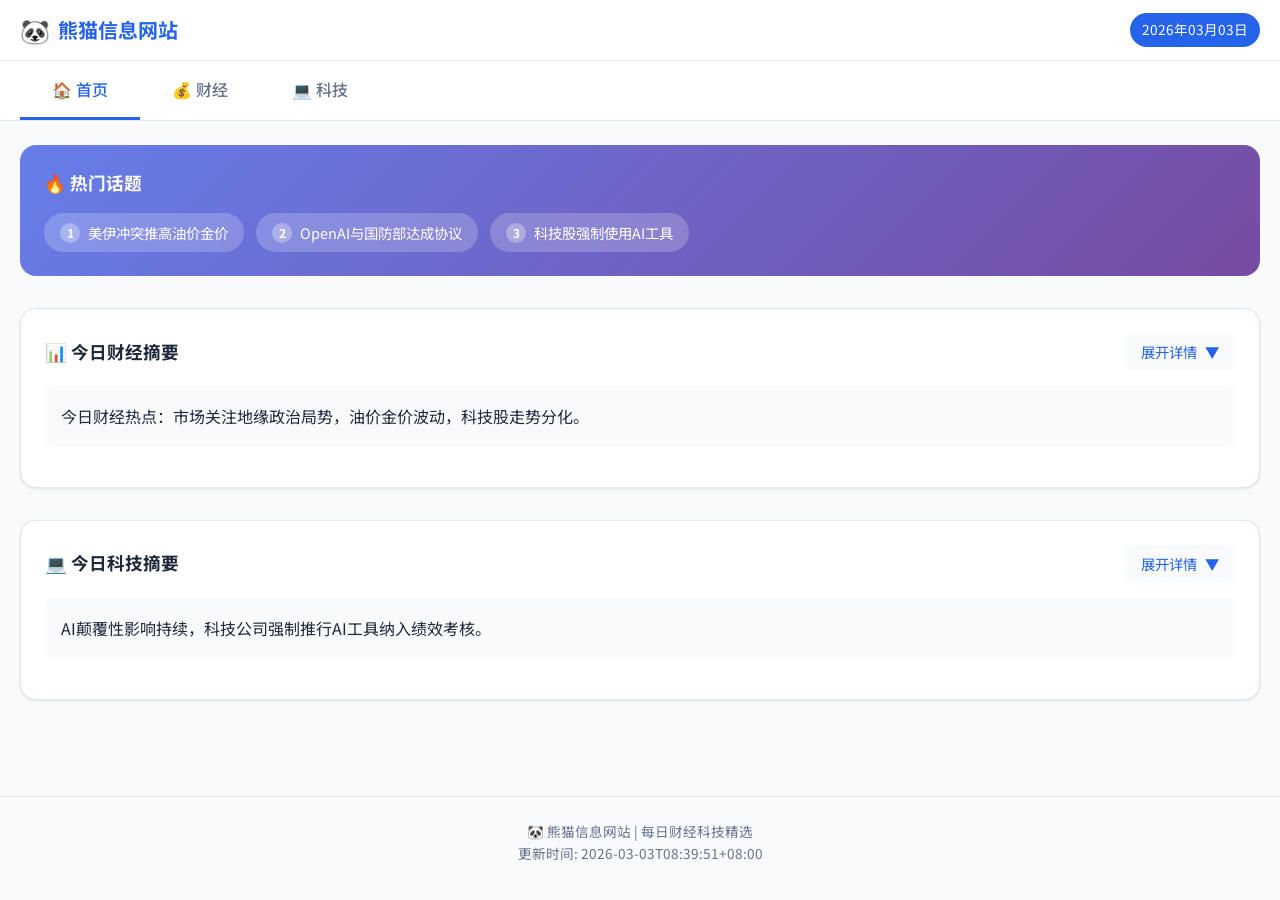
==== commit a689b009: "fix: 修复页面加载时loadNews不执行的问题" ====
--- a/index.html
+++ b/index.html
@@ -635,8 +635,13 @@
             tab.addEventListener('click', () => showPage(tab.dataset.page));
         });
         
-        // 页面加载
-        loadNews();
+        // 页面加载 - 多种方式确保执行
+        if (document.readyState === 'loading') {
+            document.addEventListener('DOMContentLoaded', loadNews);
+        } else {
+            loadNews();
+        }
+        window.addEventListener('load', loadNews);
     </script>
 </body>
 </html>
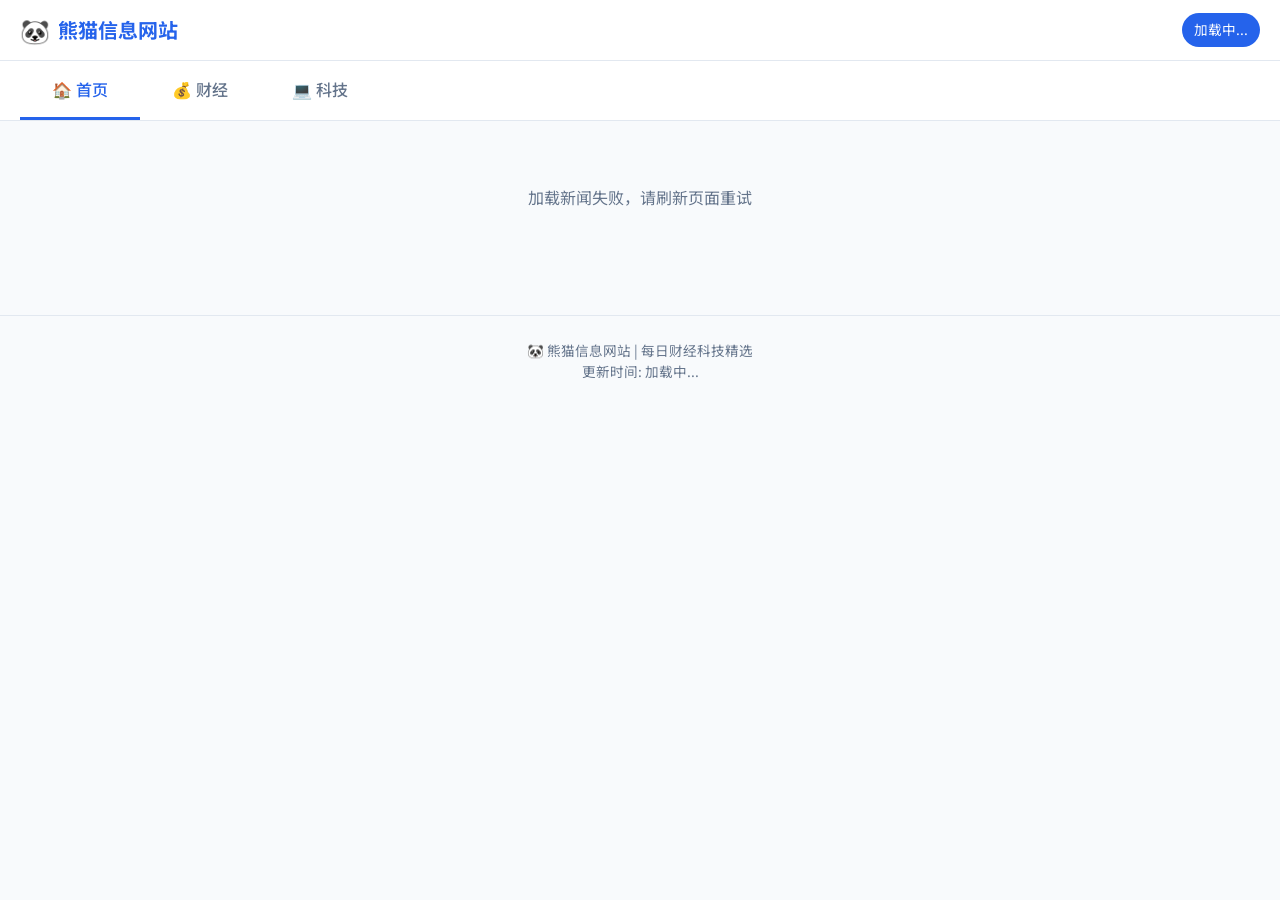
==== commit 48ba755b: "feat: 优化财经摘要，增加核心指数和核心问题" ====
--- a/index.html
+++ b/index.html
@@ -6,12 +6,7 @@
     <title>熊猫信息网站 | Panda Info Hub</title>
     <link href="https://fonts.googleapis.com/css2?family=Noto+Sans+SC:wght@400;500;700&display=swap" rel="stylesheet">
     <style>
-        * {
-            margin: 0;
-            padding: 0;
-            box-sizing: border-box;
-        }
-        
+        * { margin: 0; padding: 0; box-sizing: border-box; }
         :root {
             --primary: #2563eb;
             --primary-dark: #1d4ed8;
@@ -23,419 +18,112 @@
             --border: #e2e8f0;
             --shadow: 0 1px 3px rgba(0,0,0,0.1);
             --shadow-lg: 0 10px 40px rgba(0,0,0,0.1);
-        }
-        
-        body {
-            font-family: 'Noto Sans SC', -apple-system, BlinkMacSystemFont, sans-serif;
-            background: var(--bg-light);
-            color: var(--text-primary);
-            line-height: 1.6;
-        }
+            --up: #16a34a;
+            --down: #dc2626;
+        }
+        body { font-family: 'Noto Sans SC', -apple-system, BlinkMacSystemFont, sans-serif; background: var(--bg-light); color: var(--text-primary); line-height: 1.6; }
         
         /* Header */
-        .header {
-            background: var(--bg-white);
-            border-bottom: 1px solid var(--border);
-            position: sticky;
-            top: 0;
-            z-index: 100;
-        }
-        
-        .header-inner {
-            max-width: 1280px;
-            margin: 0 auto;
-            padding: 0 20px;
-            display: flex;
-            align-items: center;
-            justify-content: space-between;
-            height: 60px;
-        }
-        
-        .logo {
-            display: flex;
-            align-items: center;
-            gap: 8px;
-            font-size: 1.25rem;
-            font-weight: 700;
-            color: var(--primary);
-            text-decoration: none;
-        }
-        
-        .logo-icon {
-            font-size: 1.5rem;
-        }
-        
-        .header-right {
-            display: flex;
-            align-items: center;
-            gap: 16px;
-        }
-        
-        .date-badge {
-            background: var(--primary);
-            color: white;
-            padding: 6px 12px;
-            border-radius: 20px;
-            font-size: 0.85rem;
-        }
+        .header { background: var(--bg-white); border-bottom: 1px solid var(--border); position: sticky; top: 0; z-index: 100; }
+        .header-inner { max-width: 1280px; margin: 0 auto; padding: 0 20px; display: flex; align-items: center; justify-content: space-between; height: 60px; }
+        .logo { display: flex; align-items: center; gap: 8px; font-size: 1.25rem; font-weight: 700; color: var(--primary); text-decoration: none; }
+        .logo-icon { font-size: 1.5rem; }
+        .header-right { display: flex; align-items: center; gap: 16px; }
+        .date-badge { background: var(--primary); color: white; padding: 6px 12px; border-radius: 20px; font-size: 0.85rem; }
         
         /* Top Tabs */
-        .top-tabs {
-            background: var(--bg-white);
-            border-bottom: 1px solid var(--border);
-        }
-        
-        .top-tabs-inner {
-            max-width: 1280px;
-            margin: 0 auto;
-            padding: 0 20px;
-            display: flex;
-            gap: 0;
-        }
-        
-        .top-tab {
-            padding: 16px 32px;
-            border: none;
-            background: transparent;
-            color: var(--text-secondary);
-            font-size: 1rem;
-            cursor: pointer;
-            border-bottom: 3px solid transparent;
-            transition: all 0.2s;
-            font-weight: 500;
-            font-family: inherit;
-        }
-        
-        .top-tab:hover {
-            color: var(--primary);
-        }
-        
-        .top-tab.active {
-            color: var(--primary);
-            border-bottom-color: var(--primary);
-        }
+        .top-tabs { background: var(--bg-white); border-bottom: 1px solid var(--border); }
+        .top-tabs-inner { max-width: 1280px; margin: 0 auto; padding: 0 20px; display: flex; gap: 0; }
+        .top-tab { padding: 16px 32px; border: none; background: transparent; color: var(--text-secondary); font-size: 1rem; cursor: pointer; border-bottom: 3px solid transparent; transition: all 0.2s; font-weight: 500; font-family: inherit; }
+        .top-tab:hover { color: var(--primary); }
+        .top-tab.active { color: var(--primary); border-bottom-color: var(--primary); }
         
         /* Main Container */
-        .container {
-            max-width: 1280px;
-            margin: 0 auto;
-            padding: 24px 20px;
-        }
-        
-        /* Page Content */
-        .page-content {
-            display: none;
-        }
-        
-        .page-content.active {
-            display: block;
-        }
-        
-        /* Daily Summary Banner */
-        .daily-summary {
-            background: var(--bg-white);
-            border-radius: 16px;
-            padding: 24px;
-            margin-bottom: 32px;
-            border: 1px solid var(--border);
-            box-shadow: var(--shadow);
-        }
-        
-        .summary-header {
-            display: flex;
-            align-items: center;
-            justify-content: space-between;
-            margin-bottom: 16px;
-        }
-        
-        .summary-header h2 {
-            font-size: 1.1rem;
-            display: flex;
-            align-items: center;
-            gap: 8px;
-        }
-        
-        .summary-text {
-            color: var(--text-primary);
-            font-size: 1rem;
-            line-height: 1.8;
-            margin-bottom: 16px;
-            padding: 16px;
-            background: var(--bg-light);
-            border-radius: 8px;
-        }
-        
-        .toggle-btn {
-            display: flex;
-            align-items: center;
-            gap: 8px;
-            color: var(--primary);
-            font-size: 0.9rem;
-            cursor: pointer;
-            padding: 8px 16px;
-            background: var(--bg-light);
-            border-radius: 8px;
-            border: none;
-            font-family: inherit;
-        }
-        
-        .toggle-icon {
-            transition: transform 0.3s;
-        }
-        
-        .toggle-btn.expanded .toggle-icon {
-            transform: rotate(180deg);
-        }
-        
-        .summary-details {
-            display: none;
-        }
-        
-        .summary-details.show {
-            display: block;
-        }
-        
-        .summary-section {
-            margin-bottom: 24px;
-        }
-        
-        .summary-section-title {
-            font-size: 1rem;
-            margin-bottom: 12px;
-            display: flex;
-            align-items: center;
-            gap: 8px;
-        }
-        
-        .summary-list {
-            display: flex;
-            flex-direction: column;
-            gap: 12px;
-        }
-        
-        .summary-item {
-            display: flex;
-            justify-content: space-between;
-            align-items: flex-start;
-            padding: 12px;
-            background: var(--bg-light);
-            border-radius: 8px;
-            gap: 12px;
-        }
-        
-        .summary-item span {
-            flex: 1;
-        }
-        
-        .summary-link {
-            color: var(--primary);
-            text-decoration: none;
-            font-size: 0.85rem;
-            white-space: nowrap;
-        }
-        
-        .summary-link:hover {
-            text-decoration: underline;
-        }
+        .container { max-width: 1280px; margin: 0 auto; padding: 24px 20px; }
+        .page-content { display: none; }
+        .page-content.active { display: block; }
+        
+        /* Market Indices */
+        .market-section { margin-bottom: 24px; }
+        .market-group { background: var(--bg-white); border-radius: 12px; padding: 20px; border: 1px solid var(--border); margin-bottom: 16px; }
+        .market-group h3 { font-size: 1rem; margin-bottom: 16px; display: flex; align-items: center; gap: 8px; }
+        .indices-grid { display: grid; grid-template-columns: repeat(auto-fit, minmax(180px, 1fr)); gap: 12px; }
+        .index-item { background: var(--bg-light); padding: 12px 16px; border-radius: 8px; text-align: center; }
+        .index-name { font-size: 0.85rem; color: var(--text-secondary); margin-bottom: 4px; }
+        .index-value { font-size: 1.1rem; font-weight: 700; margin-bottom: 4px; }
+        .index-change { font-size: 0.85rem; font-weight: 500; }
+        .index-change.up { color: var(--up); }
+        .index-change.down { color: var(--down); }
+        
+        /* Daily Summary */
+        .daily-summary { background: var(--bg-white); border-radius: 16px; padding: 24px; margin-bottom: 32px; border: 1px solid var(--border); box-shadow: var(--shadow); }
+        .summary-header { display: flex; align-items: center; justify-content: space-between; margin-bottom: 16px; }
+        .summary-header h2 { font-size: 1.1rem; display: flex; align-items: center; gap: 8px; }
+        .summary-text { color: var(--text-primary); font-size: 1rem; line-height: 1.8; margin-bottom: 16px; padding: 16px; background: var(--bg-light); border-radius: 8px; }
+        
+        /* Core Issues */
+        .core-issues { margin-bottom: 20px; }
+        .core-issues h3 { font-size: 0.95rem; margin-bottom: 12px; color: var(--primary); display: flex; align-items: center; gap: 6px; }
+        .core-issue { display: flex; align-items: flex-start; gap: 10px; padding: 10px 14px; background: linear-gradient(135deg, #eff6ff 0%, #dbeafe 100%); border-radius: 8px; margin-bottom: 8px; border-left: 3px solid var(--primary); }
+        .core-issue-num { background: var(--primary); color: white; width: 20px; height: 20px; border-radius: 50%; display: flex; align-items: center; justify-content: center; font-size: 0.75rem; font-weight: 700; flex-shrink: 0; }
+        .core-issue-text { font-size: 0.9rem; line-height: 1.5; }
+        
+        .toggle-btn { display: flex; align-items: center; gap: 8px; color: var(--primary); font-size: 0.9rem; cursor: pointer; padding: 8px 16px; background: var(--bg-light); border-radius: 8px; border: none; font-family: inherit; }
+        .toggle-icon { transition: transform 0.3s; }
+        .toggle-btn.expanded .toggle-icon { transform: rotate(180deg); }
+        .summary-details { display: none; }
+        .summary-details.show { display: block; }
         
         /* Hot Topics */
-        .hot-topics {
-            background: linear-gradient(135deg, #667eea 0%, #764ba2 100%);
-            border-radius: 16px;
-            padding: 24px;
-            margin-bottom: 32px;
-        }
-        
-        .hot-topics h2 {
-            color: white;
-            font-size: 1.1rem;
-            margin-bottom: 16px;
-            display: flex;
-            align-items: center;
-            gap: 8px;
-        }
-        
-        .hot-list {
-            display: flex;
-            flex-wrap: wrap;
-            gap: 12px;
-        }
-        
-        .hot-item {
-            background: rgba(255,255,255,0.2);
-            color: white;
-            padding: 8px 16px;
-            border-radius: 20px;
-            font-size: 0.9rem;
-            display: flex;
-            align-items: center;
-            gap: 8px;
-        }
-        
-        .hot-rank {
-            background: rgba(255,255,255,0.3);
-            width: 20px;
-            height: 20px;
-            border-radius: 50%;
-            display: flex;
-            align-items: center;
-            justify-content: center;
-            font-size: 0.75rem;
-            font-weight: 700;
-        }
+        .hot-topics { background: linear-gradient(135deg, #667eea 0%, #764ba2 100%); border-radius: 16px; padding: 24px; margin-bottom: 32px; }
+        .hot-topics h2 { color: white; font-size: 1.1rem; margin-bottom: 16px; display: flex; align-items: center; gap: 8px; }
+        .hot-list { display: flex; flex-direction: column; gap: 12px; }
+        .hot-item { background: rgba(255,255,255,0.2); color: white; padding: 16px; border-radius: 12px; }
+        .hot-item-title { font-weight: 600; margin-bottom: 6px; display: flex; align-items: center; gap: 8px; }
+        .hot-rank { background: rgba(255,255,255,0.3); width: 22px; height: 22px; border-radius: 50%; display: flex; align-items: center; justify-content: center; font-size: 0.8rem; font-weight: 700; }
+        .hot-item-desc { font-size: 0.9rem; opacity: 0.9; line-height: 1.5; }
         
         /* News Section */
-        .news-section {
-            margin-bottom: 32px;
-        }
-        
-        .news-section h2 {
-            font-size: 1.1rem;
-            margin-bottom: 16px;
-            display: flex;
-            align-items: center;
-            gap: 8px;
-        }
-        
-        .news-list {
-            display: flex;
-            flex-direction: column;
-            gap: 16px;
-        }
-        
-        .news-item {
-            background: var(--bg-white);
-            border-radius: 12px;
-            padding: 20px;
-            border: 1px solid var(--border);
-            transition: all 0.2s;
-            cursor: pointer;
-        }
-        
-        .news-item:hover {
-            box-shadow: var(--shadow-lg);
-            transform: translateY(-2px);
-        }
-        
-        .news-meta {
-            display: flex;
-            align-items: center;
-            gap: 12px;
-            margin-bottom: 8px;
-        }
-        
-        .news-tag {
-            background: var(--bg-light);
-            color: var(--text-secondary);
-            padding: 4px 10px;
-            border-radius: 12px;
-            font-size: 0.75rem;
-            font-weight: 500;
-        }
-        
-        .news-tag.hot {
-            background: #fef3c7;
-            color: #d97706;
-        }
-        
-        .news-tag.ai {
-            background: #dbeafe;
-            color: #2563eb;
-        }
-        
-        .news-tag.stock {
-            background: #fce7f3;
-            color: #db2777;
-        }
-        
-        .news-time {
-            color: var(--text-secondary);
-            font-size: 0.85rem;
-        }
-        
-        .news-title {
-            font-size: 1.05rem;
-            font-weight: 600;
-            margin-bottom: 8px;
-            color: var(--text-primary);
-        }
-        
-        .news-excerpt {
-            color: var(--text-secondary);
-            font-size: 0.9rem;
-            line-height: 1.6;
-        }
-        
-        /* Loading State */
-        .loading {
-            text-align: center;
-            padding: 40px;
-            color: var(--text-secondary);
-        }
+        .news-section { margin-bottom: 32px; }
+        .news-section h2 { font-size: 1.1rem; margin-bottom: 16px; display: flex; align-items: center; gap: 8px; }
+        .news-list { display: flex; flex-direction: column; gap: 16px; }
+        .news-item { background: var(--bg-white); border-radius: 12px; padding: 20px; border: 1px solid var(--border); transition: all 0.2s; cursor: pointer; }
+        .news-item:hover { box-shadow: var(--shadow-lg); transform: translateY(-2px); }
+        .news-meta { display: flex; align-items: center; gap: 12px; margin-bottom: 8px; }
+        .news-tag { background: var(--bg-light); color: var(--text-secondary); padding: 4px 10px; border-radius: 12px; font-size: 0.75rem; font-weight: 500; }
+        .news-tag.hot { background: #fef3c7; color: #d97706; }
+        .news-tag.ai { background: #dbeafe; color: #2563eb; }
+        .news-tag.stock { background: #fce7f3; color: #db2777; }
+        .news-title { font-size: 1.05rem; font-weight: 600; margin-bottom: 8px; color: var(--text-primary); }
+        .news-excerpt { color: var(--text-secondary); font-size: 0.9rem; line-height: 1.6; }
+        
+        /* Loading */
+        .loading { text-align: center; padding: 40px; color: var(--text-secondary); }
         
         /* Footer */
-        .footer {
-            text-align: center;
-            padding: 24px;
-            color: var(--text-secondary);
-            font-size: 0.85rem;
-            border-top: 1px solid var(--border);
-            margin-top: 40px;
-        }
+        .footer { text-align: center; padding: 24px; color: var(--text-secondary); font-size: 0.85rem; border-top: 1px solid var(--border); margin-top: 40px; }
         
         /* Responsive */
         @media (max-width: 768px) {
-            .header-inner {
-                padding: 0 16px;
-            }
-            
-            .top-tabs-inner {
-                padding: 0 16px;
-                overflow-x: auto;
-            }
-            
-            .top-tab {
-                padding: 12px 20px;
-                white-space: nowrap;
-            }
-            
-            .container {
-                padding: 16px;
-            }
-            
-            .hot-list {
-                flex-direction: column;
-            }
-            
-            .summary-item {
-                flex-direction: column;
-            }
-        }
-        
+            .header-inner { padding: 0 16px; }
+            .top-tabs-inner { padding: 0 16px; overflow-x: auto; }
+            .top-tab { padding: 12px 20px; white-space: nowrap; }
+            .container { padding: 16px; }
+            .indices-grid { grid-template-columns: repeat(2, 1fr); }
+        }
         @media (min-width: 1024px) {
-            .news-list {
-                display: grid;
-                grid-template-columns: repeat(2, 1fr);
-                gap: 20px;
-            }
+            .news-list { display: grid; grid-template-columns: repeat(2, 1fr); gap: 20px; }
         }
     </style>
 </head>
 <body>
-    <!-- Header -->
     <header class="header">
         <div class="header-inner">
-            <a href="/" class="logo">
-                <span class="logo-icon">🐼</span>
-                <span>熊猫信息网站</span>
-            </a>
-            <div class="header-right">
-                <span class="date-badge" id="currentDate">加载中...</span>
-            </div>
+            <a href="/" class="logo"><span class="logo-icon">🐼</span><span>熊猫信息网站</span></a>
+            <div class="header-right"><span class="date-badge" id="currentDate">加载中...</span></div>
         </div>
     </header>
     
-    <!-- Top Tabs -->
     <nav class="top-tabs">
         <div class="top-tabs-inner">
             <button class="top-tab active" data-page="home">🏠 首页</button>
@@ -444,22 +132,16 @@
         </div>
     </nav>
     
-    <!-- Main Content -->
-    <main class="container" id="mainContent">
-        <div class="loading">正在加载新闻...</div>
-    </main>
+    <main class="container" id="mainContent"><div class="loading">正在加载新闻...</div></main>
     
-    <!-- Footer -->
     <footer class="footer">
         <p>🐼 熊猫信息网站 | 每日财经科技精选</p>
         <p id="lastUpdate">更新时间: 加载中...</p>
     </footer>
 
     <script>
-        // 新闻数据
         let newsData = null;
         
-        // 加载新闻数据
         async function loadNews() {
             try {
                 const response = await fetch('data/news.json');
@@ -467,24 +149,14 @@
                 renderNews();
             } catch (error) {
                 console.error('加载新闻失败:', error);
-                document.getElementById('mainContent').innerHTML = `
-                    <div class="loading">
-                        <p>加载新闻失败，请刷新页面重试</p>
-                    </div>
-                `;
+                document.getElementById('mainContent').innerHTML = '<div class="loading"><p>加载新闻失败，请刷新页面重试</p></div>';
             }
         }
         
-        // 渲染新闻
         function renderNews() {
             if (!newsData) return;
             
-            const date = newsData.date || new Date().toLocaleDateString('zh-CN', { 
-                year: 'numeric', 
-                month: 'long', 
-                day: 'numeric' 
-            });
-            
+            const date = newsData.date || new Date().toLocaleDateString('zh-CN', { year: 'numeric', month: 'long', day: 'numeric' });
             document.getElementById('currentDate').textContent = date;
             document.getElementById('lastUpdate').textContent = `更新时间: ${newsData.lastUpdate || '未知'}`;
             
@@ -496,69 +168,63 @@
                     <div class="hot-list">
                         ${newsData.hot.map((item, i) => `
                             <div class="hot-item">
-                                <span class="hot-rank">${i + 1}</span>
-                                ${item}
-                            </div>
-                        `).join('')}
-                    </div>
+                                <div class="hot-item-title"><span class="hot-rank">${i + 1}</span>${item.title}</div>
+                                <div class="hot-item-desc">${item.desc}</div>
+                            </div>
+                        `).join('')}
+                    </div>
+                </div>
+                
+                <!-- 核心指数 -->
+                <div class="market-section">
+                    ${renderMarketIndices()}
                 </div>
                 
                 <!-- 财经摘要 -->
                 <div class="daily-summary">
                     <div class="summary-header">
-                        <h2>📊 今日财经摘要</h2>
-                        <button class="toggle-btn" onclick="toggleDetails('finance-details', this)">
-                            <span>展开详情</span>
-                            <span class="toggle-icon">▼</span>
-                        </button>
+                        <h2>📊 今日财经核心问题</h2>
+                    </div>
+                    <div class="core-issues">
+                        ${newsData.finance.coreIssues.map((issue, i) => `
+                            <div class="core-issue">
+                                <span class="core-issue-num">${i + 1}</span>
+                                <span class="core-issue-text">${issue}</span>
+                            </div>
+                        `).join('')}
                     </div>
                     <div class="summary-text">${newsData.finance.summary}</div>
-                    <div class="summary-details" id="finance-details">
-                        <div class="summary-section">
-                            <h3 class="summary-section-title">💰 财经要点</h3>
-                            <div class="summary-list">
-                                ${newsData.finance.highlights.map(item => `
-                                    <div class="summary-item">
-                                        <span>${item.title}</span>
-                                        <a href="${item.link}" class="summary-link" target="_blank">阅读原文 →</a>
-                                    </div>
-                                `).join('')}
-                            </div>
-                        </div>
-                    </div>
                 </div>
                 
                 <!-- 科技摘要 -->
                 <div class="daily-summary">
                     <div class="summary-header">
-                        <h2>💻 今日科技摘要</h2>
-                        <button class="toggle-btn" onclick="toggleDetails('tech-details', this)">
-                            <span>展开详情</span>
-                            <span class="toggle-icon">▼</span>
-                        </button>
+                        <h2>💻 今日科技核心问题</h2>
+                    </div>
+                    <div class="core-issues">
+                        ${newsData.tech.coreIssues.map((issue, i) => `
+                            <div class="core-issue">
+                                <span class="core-issue-num">${i + 1}</span>
+                                <span class="core-issue-text">${issue}</span>
+                            </div>
+                        `).join('')}
                     </div>
                     <div class="summary-text">${newsData.tech.summary}</div>
-                    <div class="summary-details" id="tech-details">
-                        <div class="summary-section">
-                            <h3 class="summary-section-title">🤖 科技要点</h3>
-                            <div class="summary-list">
-                                ${newsData.tech.highlights.map(item => `
-                                    <div class="summary-item">
-                                        <span>${item.title}</span>
-                                        <a href="${item.link}" class="summary-link" target="_blank">阅读原文 →</a>
-                                    </div>
-                                `).join('')}
-                            </div>
-                        </div>
-                    </div>
                 </div>
             `;
             
             // 财经页
             const financeContent = `
+                <div class="market-section">${renderMarketIndices()}</div>
                 <div class="daily-summary">
-                    <div class="summary-header">
-                        <h2>📊 财经要闻</h2>
+                    <div class="summary-header"><h2>📊 财经要闻</h2></div>
+                    <div class="core-issues">
+                        ${newsData.finance.coreIssues.map((issue, i) => `
+                            <div class="core-issue">
+                                <span class="core-issue-num">${i + 1}</span>
+                                <span class="core-issue-text">${issue}</span>
+                            </div>
+                        `).join('')}
                     </div>
                     <div class="summary-text">${newsData.finance.summary}</div>
                 </div>
@@ -567,9 +233,7 @@
                     <div class="news-list">
                         ${newsData.finance.highlights.map(item => `
                             <div class="news-item" onclick="window.open('${item.link}', '_blank')">
-                                <div class="news-meta">
-                                    <span class="news-tag ${item.tag === '热点' ? 'hot' : ''}">${item.tag}</span>
-                                </div>
+                                <div class="news-meta"><span class="news-tag ${item.tag === '热点' ? 'hot' : ''}">${item.tag}</span></div>
                                 <h3 class="news-title">${item.title}</h3>
                                 <p class="news-excerpt">${item.excerpt}</p>
                             </div>
@@ -581,8 +245,14 @@
             // 科技页
             const techContent = `
                 <div class="daily-summary">
-                    <div class="summary-header">
-                        <h2>💻 科技要闻</h2>
+                    <div class="summary-header"><h2>💻 科技要闻</h2></div>
+                    <div class="core-issues">
+                        ${newsData.tech.coreIssues.map((issue, i) => `
+                            <div class="core-issue">
+                                <span class="core-issue-num">${i + 1}</span>
+                                <span class="core-issue-text">${issue}</span>
+                            </div>
+                        `).join('')}
                     </div>
                     <div class="summary-text">${newsData.tech.summary}</div>
                 </div>
@@ -591,9 +261,7 @@
                     <div class="news-list">
                         ${newsData.tech.highlights.map(item => `
                             <div class="news-item" onclick="window.open('${item.link}', '_blank')">
-                                <div class="news-meta">
-                                    <span class="news-tag ai">${item.tag}</span>
-                                </div>
+                                <div class="news-meta"><span class="news-tag ai">${item.tag}</span></div>
                                 <h3 class="news-title">${item.title}</h3>
                                 <p class="news-excerpt">${item.excerpt}</p>
                             </div>
@@ -602,27 +270,64 @@
                 </div>
             `;
             
-            // 存储各页面内容
-            window.pageContents = {
-                home: homeContent,
-                finance: financeContent,
-                tech: techContent
-            };
-            
-            // 显示首页
+            window.pageContents = { home: homeContent, finance: financeContent, tech: techContent };
             showPage('home');
         }
         
-        // 切换页面
+        function renderMarketIndices() {
+            if (!newsData || !newsData.market) return '';
+            
+            let html = '';
+            
+            // 美股
+            if (newsData.market.us) {
+                html += `<div class="market-group"><h3>🇺🇸 ${newsData.market.us.name}</h3><div class="indices-grid">`;
+                html += newsData.market.us.indices.map(idx => `
+                    <div class="index-item">
+                        <div class="index-name">${idx.name}</div>
+                        <div class="index-value">${idx.value}</div>
+                        <div class="index-change ${idx.trend}">${idx.change} (${idx.changePercent})</div>
+                    </div>
+                `).join('');
+                html += '</div></div>';
+            }
+            
+            // A股
+            if (newsData.market.cn) {
+                html += `<div class="market-group"><h3>🇨🇳 ${newsData.market.cn.name}</h3><div class="indices-grid">`;
+                html += newsData.market.cn.indices.map(idx => `
+                    <div class="index-item">
+                        <div class="index-name">${idx.name}</div>
+                        <div class="index-value">${idx.value}</div>
+                        <div class="index-change ${idx.trend}">${idx.change} (${idx.changePercent})</div>
+                    </div>
+                `).join('');
+                html += '</div></div>';
+            }
+            
+            // 大宗商品
+            if (newsData.market.commodities) {
+                html += `<div class="market-group"><h3>🛢️ ${newsData.market.commodities.name}</h3><div class="indices-grid">`;
+                html += newsData.market.commodities.indices.map(idx => `
+                    <div class="index-item">
+                        <div class="index-name">${idx.name}</div>
+                        <div class="index-value">${idx.value}</div>
+                        <div class="index-change ${idx.trend}">${idx.change} (${idx.changePercent})</div>
+                    </div>
+                `).join('');
+                html += '</div></div>';
+            }
+            
+            return html;
+        }
+        
         function showPage(page) {
             document.querySelectorAll('.top-tab').forEach(tab => {
                 tab.classList.toggle('active', tab.dataset.page === page);
             });
-            
             document.getElementById('mainContent').innerHTML = window.pageContents[page] || '<div class="loading">加载中...</div>';
         }
         
-        // 切换详情显示
         function toggleDetails(id, btn) {
             const details = document.getElementById(id);
             details.classList.toggle('show');
@@ -630,12 +335,10 @@
             btn.querySelector('span').textContent = details.classList.contains('show') ? '收起详情' : '展开详情';
         }
         
-        // Tab 切换事件
         document.querySelectorAll('.top-tab').forEach(tab => {
             tab.addEventListener('click', () => showPage(tab.dataset.page));
         });
         
-        // 页面加载 - 多种方式确保执行
         if (document.readyState === 'loading') {
             document.addEventListener('DOMContentLoaded', loadNews);
         } else {
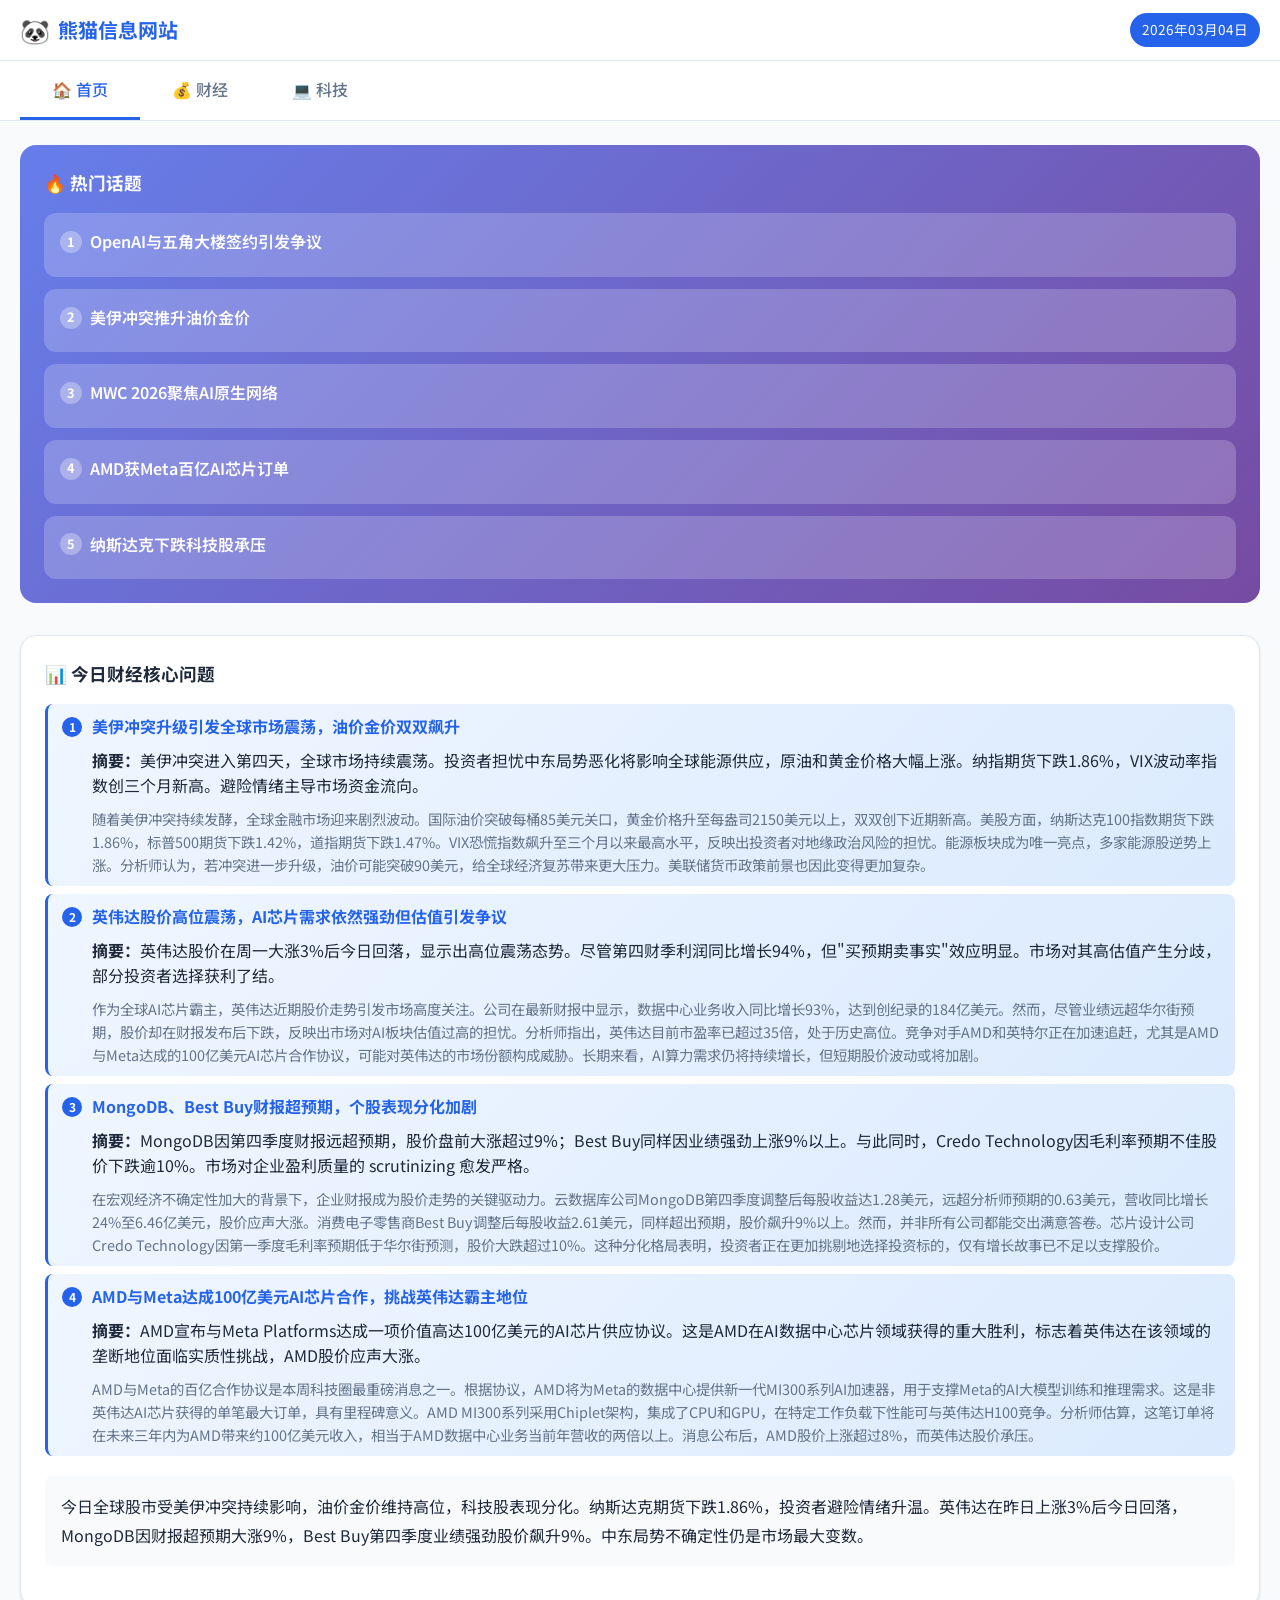
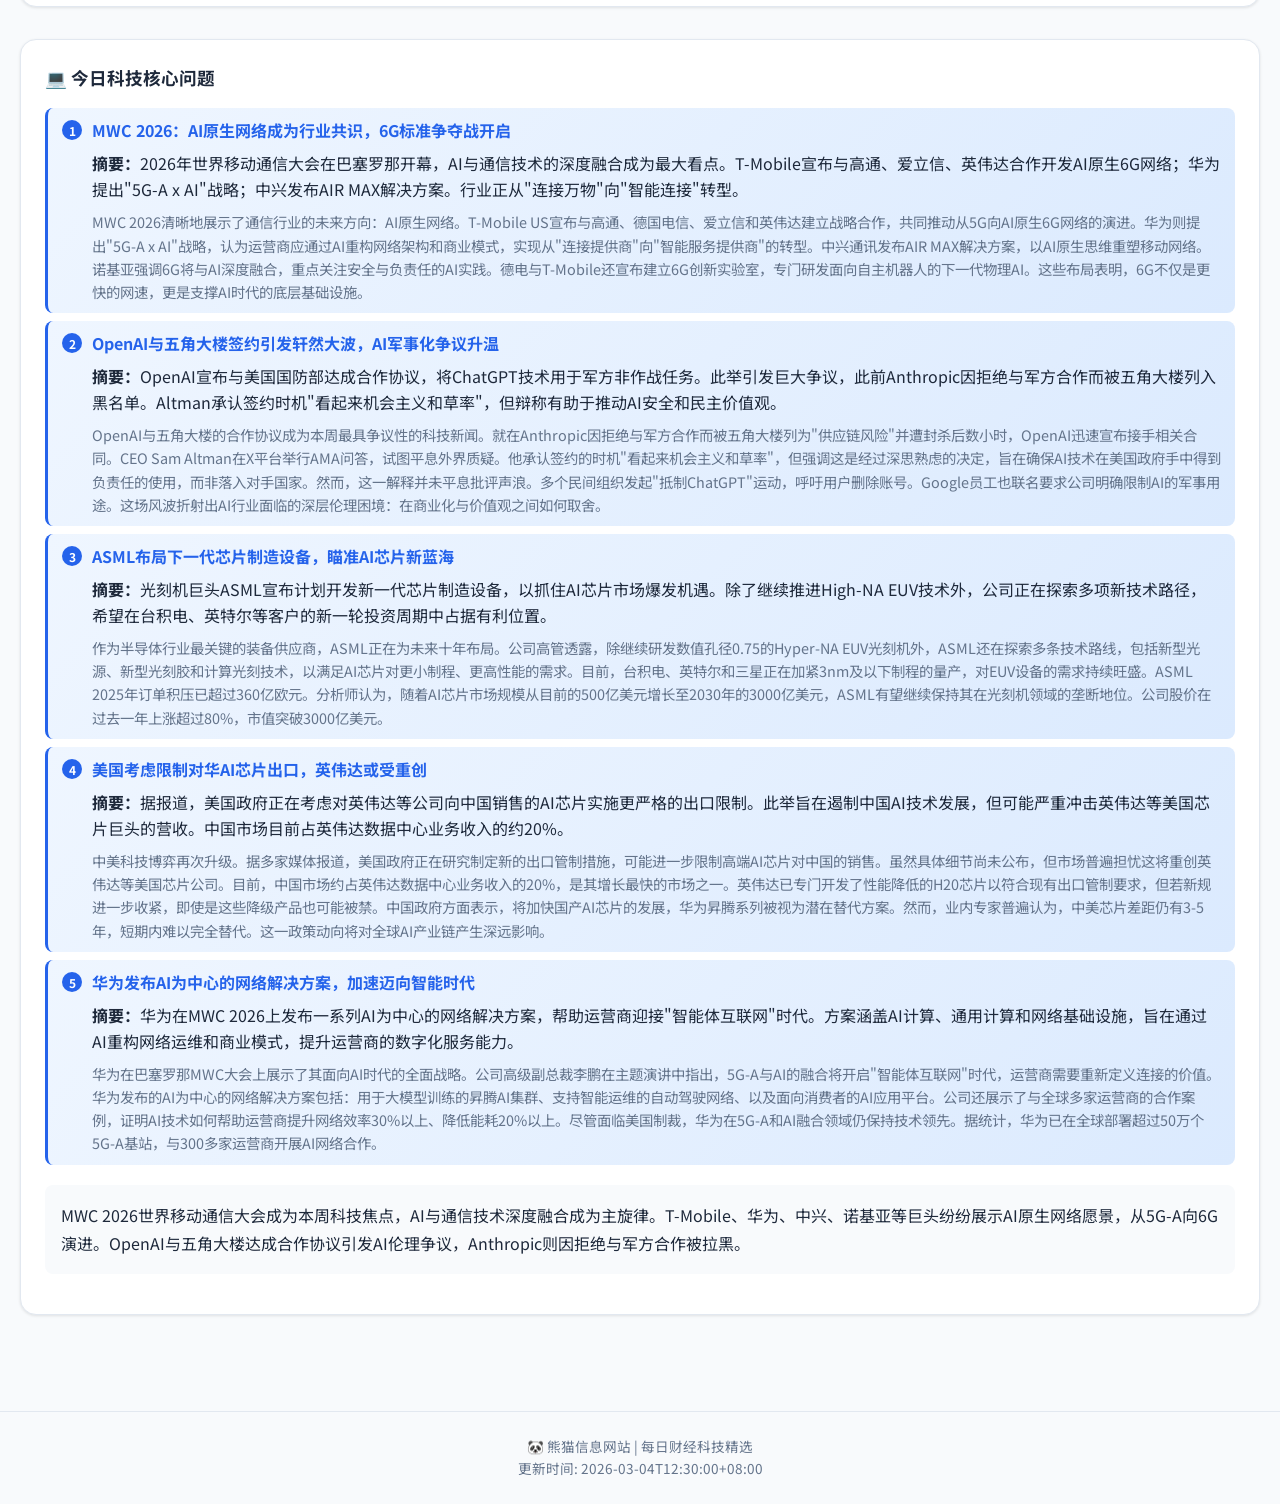
==== commit e9c7a9e6: "update: 2026年3月4日新闻，重构coreIssues数据结构" ====
--- a/index.html
+++ b/index.html
@@ -168,8 +168,7 @@
                     <div class="hot-list">
                         ${newsData.hot.map((item, i) => `
                             <div class="hot-item">
-                                <div class="hot-item-title"><span class="hot-rank">${i + 1}</span>${item.title}</div>
-                                <div class="hot-item-desc">${item.desc}</div>
+                                <div class="hot-item-title"><span class="hot-rank">${i + 1}</span>${item}</div>
                             </div>
                         `).join('')}
                     </div>
@@ -187,9 +186,15 @@
                     </div>
                     <div class="core-issues">
                         ${newsData.finance.coreIssues.map((issue, i) => `
-                            <div class="core-issue">
-                                <span class="core-issue-num">${i + 1}</span>
-                                <span class="core-issue-text">${issue}</span>
+                            <div class="core-issue" style="flex-direction: column; align-items: flex-start; gap: 8px;">
+                                <div style="display: flex; align-items: center; gap: 10px; width: 100%;">
+                                    <span class="core-issue-num">${i + 1}</span>
+                                    <strong style="color: var(--primary);">${issue.title}</strong>
+                                </div>
+                                <div style="padding-left: 30px; color: var(--text-primary); line-height: 1.6;">
+                                    <p style="margin-bottom: 8px;"><strong>摘要：</strong>${issue.summary}</p>
+                                    <p style="color: var(--text-secondary); font-size: 0.9rem;">${issue.detail}</p>
+                                </div>
                             </div>
                         `).join('')}
                     </div>
@@ -203,9 +208,15 @@
                     </div>
                     <div class="core-issues">
                         ${newsData.tech.coreIssues.map((issue, i) => `
-                            <div class="core-issue">
-                                <span class="core-issue-num">${i + 1}</span>
-                                <span class="core-issue-text">${issue}</span>
+                            <div class="core-issue" style="flex-direction: column; align-items: flex-start; gap: 8px;">
+                                <div style="display: flex; align-items: center; gap: 10px; width: 100%;">
+                                    <span class="core-issue-num">${i + 1}</span>
+                                    <strong style="color: var(--primary);">${issue.title}</strong>
+                                </div>
+                                <div style="padding-left: 30px; color: var(--text-primary); line-height: 1.6;">
+                                    <p style="margin-bottom: 8px;"><strong>摘要：</strong>${issue.summary}</p>
+                                    <p style="color: var(--text-secondary); font-size: 0.9rem;">${issue.detail}</p>
+                                </div>
                             </div>
                         `).join('')}
                     </div>
@@ -220,9 +231,15 @@
                     <div class="summary-header"><h2>📊 财经要闻</h2></div>
                     <div class="core-issues">
                         ${newsData.finance.coreIssues.map((issue, i) => `
-                            <div class="core-issue">
-                                <span class="core-issue-num">${i + 1}</span>
-                                <span class="core-issue-text">${issue}</span>
+                            <div class="core-issue" style="flex-direction: column; align-items: flex-start; gap: 8px;">
+                                <div style="display: flex; align-items: center; gap: 10px; width: 100%;">
+                                    <span class="core-issue-num">${i + 1}</span>
+                                    <strong style="color: var(--primary);">${issue.title}</strong>
+                                </div>
+                                <div style="padding-left: 30px; color: var(--text-primary); line-height: 1.6;">
+                                    <p style="margin-bottom: 8px;"><strong>摘要：</strong>${issue.summary}</p>
+                                    <p style="color: var(--text-secondary); font-size: 0.9rem;">${issue.detail}</p>
+                                </div>
                             </div>
                         `).join('')}
                     </div>
@@ -248,9 +265,15 @@
                     <div class="summary-header"><h2>💻 科技要闻</h2></div>
                     <div class="core-issues">
                         ${newsData.tech.coreIssues.map((issue, i) => `
-                            <div class="core-issue">
-                                <span class="core-issue-num">${i + 1}</span>
-                                <span class="core-issue-text">${issue}</span>
+                            <div class="core-issue" style="flex-direction: column; align-items: flex-start; gap: 8px;">
+                                <div style="display: flex; align-items: center; gap: 10px; width: 100%;">
+                                    <span class="core-issue-num">${i + 1}</span>
+                                    <strong style="color: var(--primary);">${issue.title}</strong>
+                                </div>
+                                <div style="padding-left: 30px; color: var(--text-primary); line-height: 1.6;">
+                                    <p style="margin-bottom: 8px;"><strong>摘要：</strong>${issue.summary}</p>
+                                    <p style="color: var(--text-secondary); font-size: 0.9rem;">${issue.detail}</p>
+                                </div>
                             </div>
                         `).join('')}
                     </div>
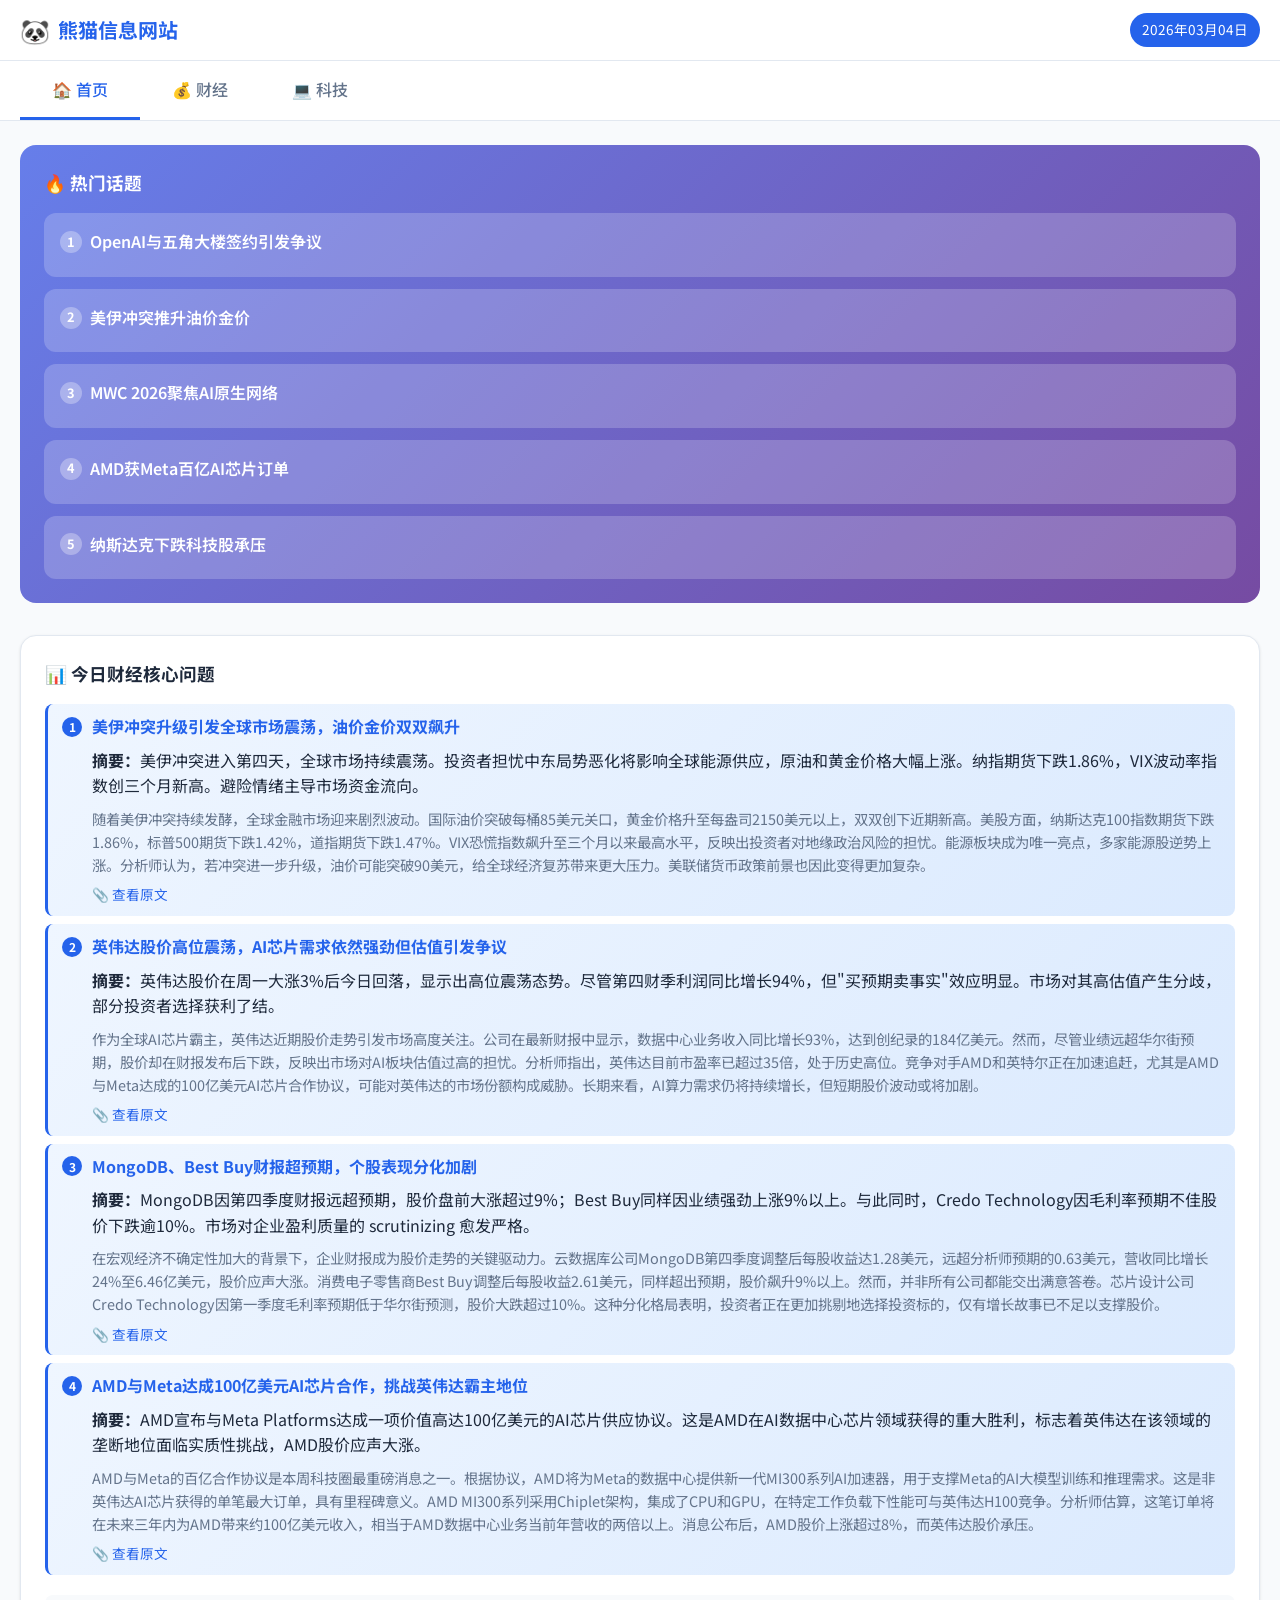
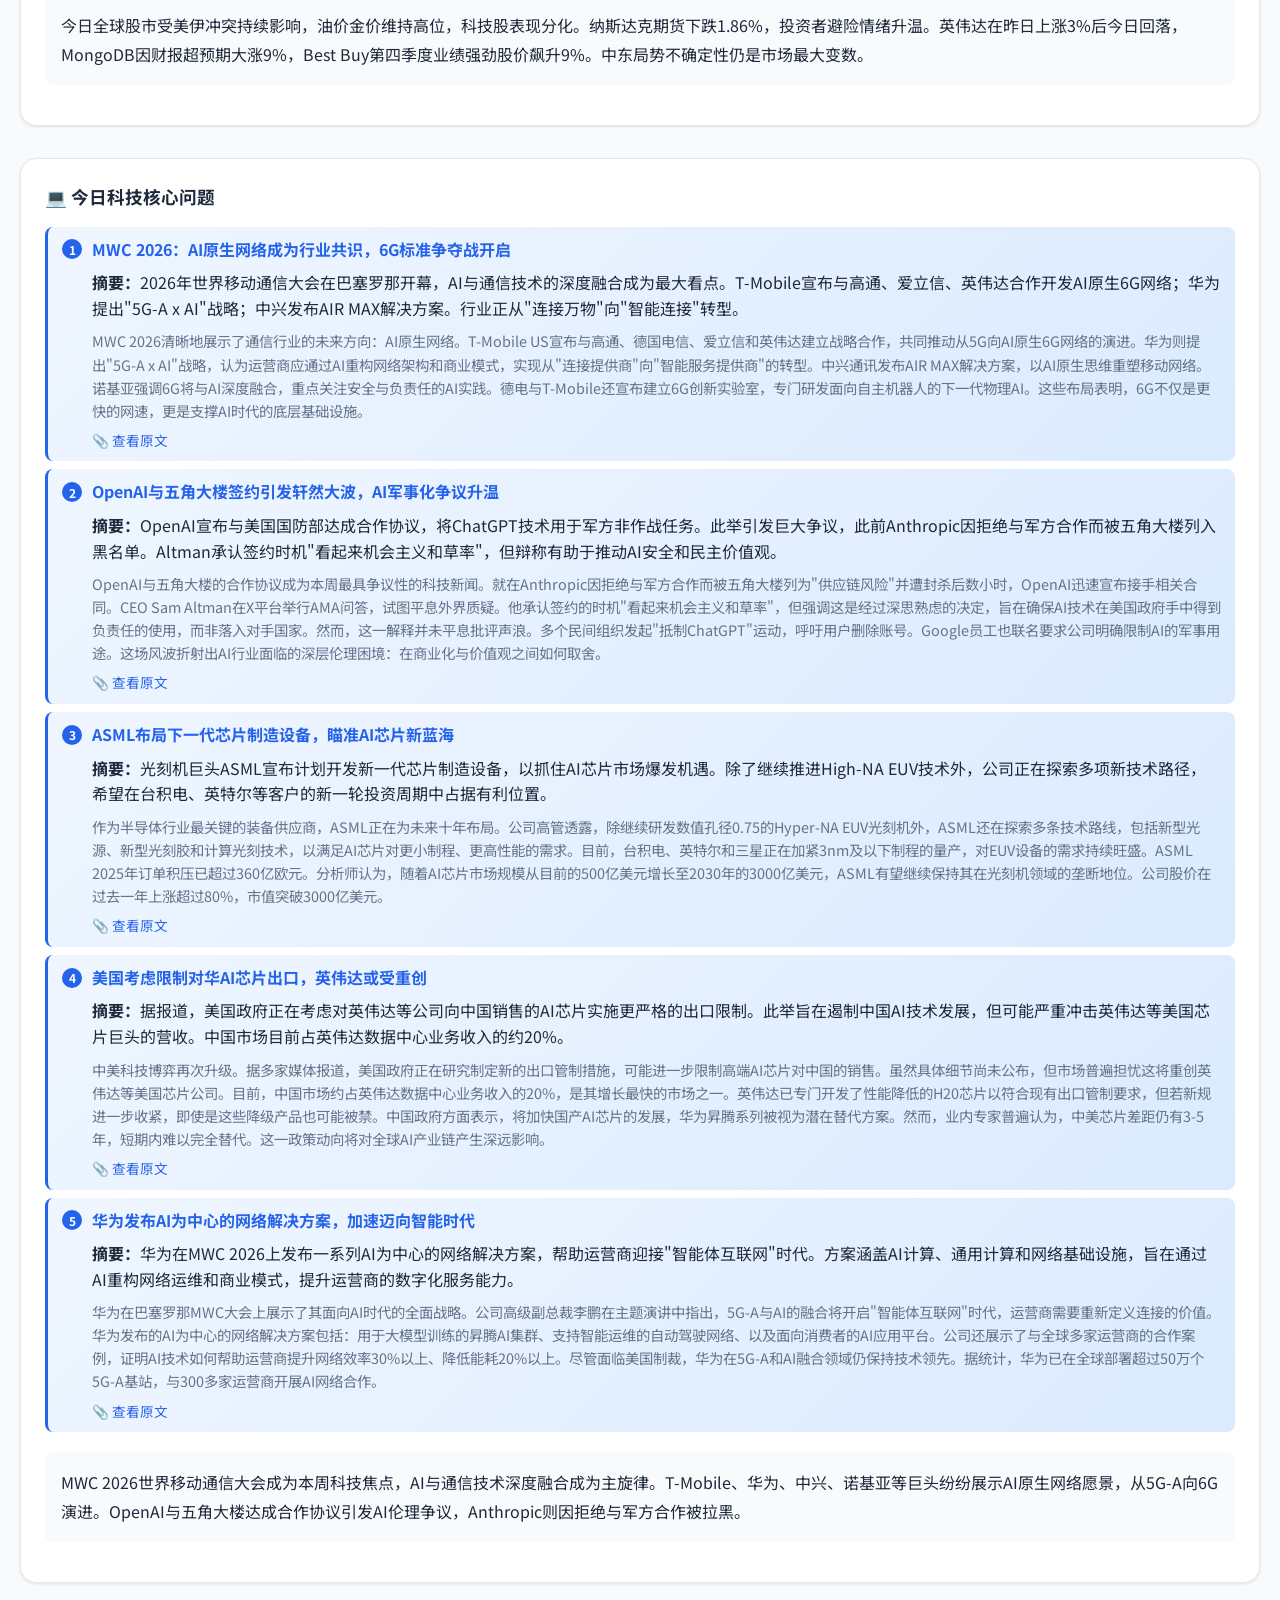
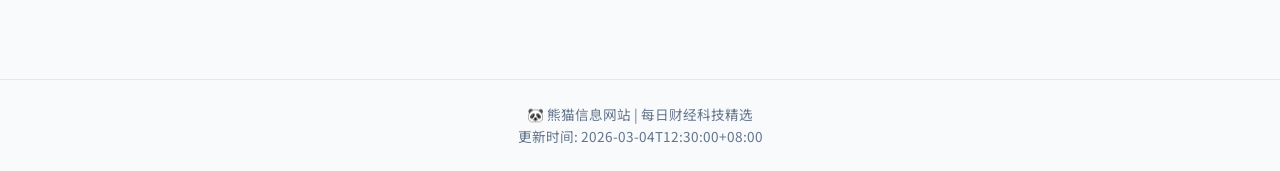
==== commit 44543736: "update: 为核心问题添加原文链接" ====
--- a/index.html
+++ b/index.html
@@ -194,13 +194,14 @@
                                 <div style="padding-left: 30px; color: var(--text-primary); line-height: 1.6;">
                                     <p style="margin-bottom: 8px;"><strong>摘要：</strong>${issue.summary}</p>
                                     <p style="color: var(--text-secondary); font-size: 0.9rem;">${issue.detail}</p>
+                                    <p style="margin-top: 8px; font-size: 0.85rem;"><a href="${issue.link}" target="_blank" style="color: var(--primary); text-decoration: none;">📎 查看原文</a></p>
                                 </div>
                             </div>
                         `).join('')}
                     </div>
                     <div class="summary-text">${newsData.finance.summary}</div>
                 </div>
-                
+
                 <!-- 科技摘要 -->
                 <div class="daily-summary">
                     <div class="summary-header">
@@ -216,6 +217,7 @@
                                 <div style="padding-left: 30px; color: var(--text-primary); line-height: 1.6;">
                                     <p style="margin-bottom: 8px;"><strong>摘要：</strong>${issue.summary}</p>
                                     <p style="color: var(--text-secondary); font-size: 0.9rem;">${issue.detail}</p>
+                                    <p style="margin-top: 8px; font-size: 0.85rem;"><a href="${issue.link}" target="_blank" style="color: var(--primary); text-decoration: none;">📎 查看原文</a></p>
                                 </div>
                             </div>
                         `).join('')}
@@ -223,7 +225,7 @@
                     <div class="summary-text">${newsData.tech.summary}</div>
                 </div>
             `;
-            
+
             // 财经页
             const financeContent = `
                 <div class="market-section">${renderMarketIndices()}</div>
@@ -239,6 +241,7 @@
                                 <div style="padding-left: 30px; color: var(--text-primary); line-height: 1.6;">
                                     <p style="margin-bottom: 8px;"><strong>摘要：</strong>${issue.summary}</p>
                                     <p style="color: var(--text-secondary); font-size: 0.9rem;">${issue.detail}</p>
+                                    <p style="margin-top: 8px; font-size: 0.85rem;"><a href="${issue.link}" target="_blank" style="color: var(--primary); text-decoration: none;">📎 查看原文</a></p>
                                 </div>
                             </div>
                         `).join('')}
@@ -273,6 +276,7 @@
                                 <div style="padding-left: 30px; color: var(--text-primary); line-height: 1.6;">
                                     <p style="margin-bottom: 8px;"><strong>摘要：</strong>${issue.summary}</p>
                                     <p style="color: var(--text-secondary); font-size: 0.9rem;">${issue.detail}</p>
+                                    <p style="margin-top: 8px; font-size: 0.85rem;"><a href="${issue.link}" target="_blank" style="color: var(--primary); text-decoration: none;">📎 查看原文</a></p>
                                 </div>
                             </div>
                         `).join('')}
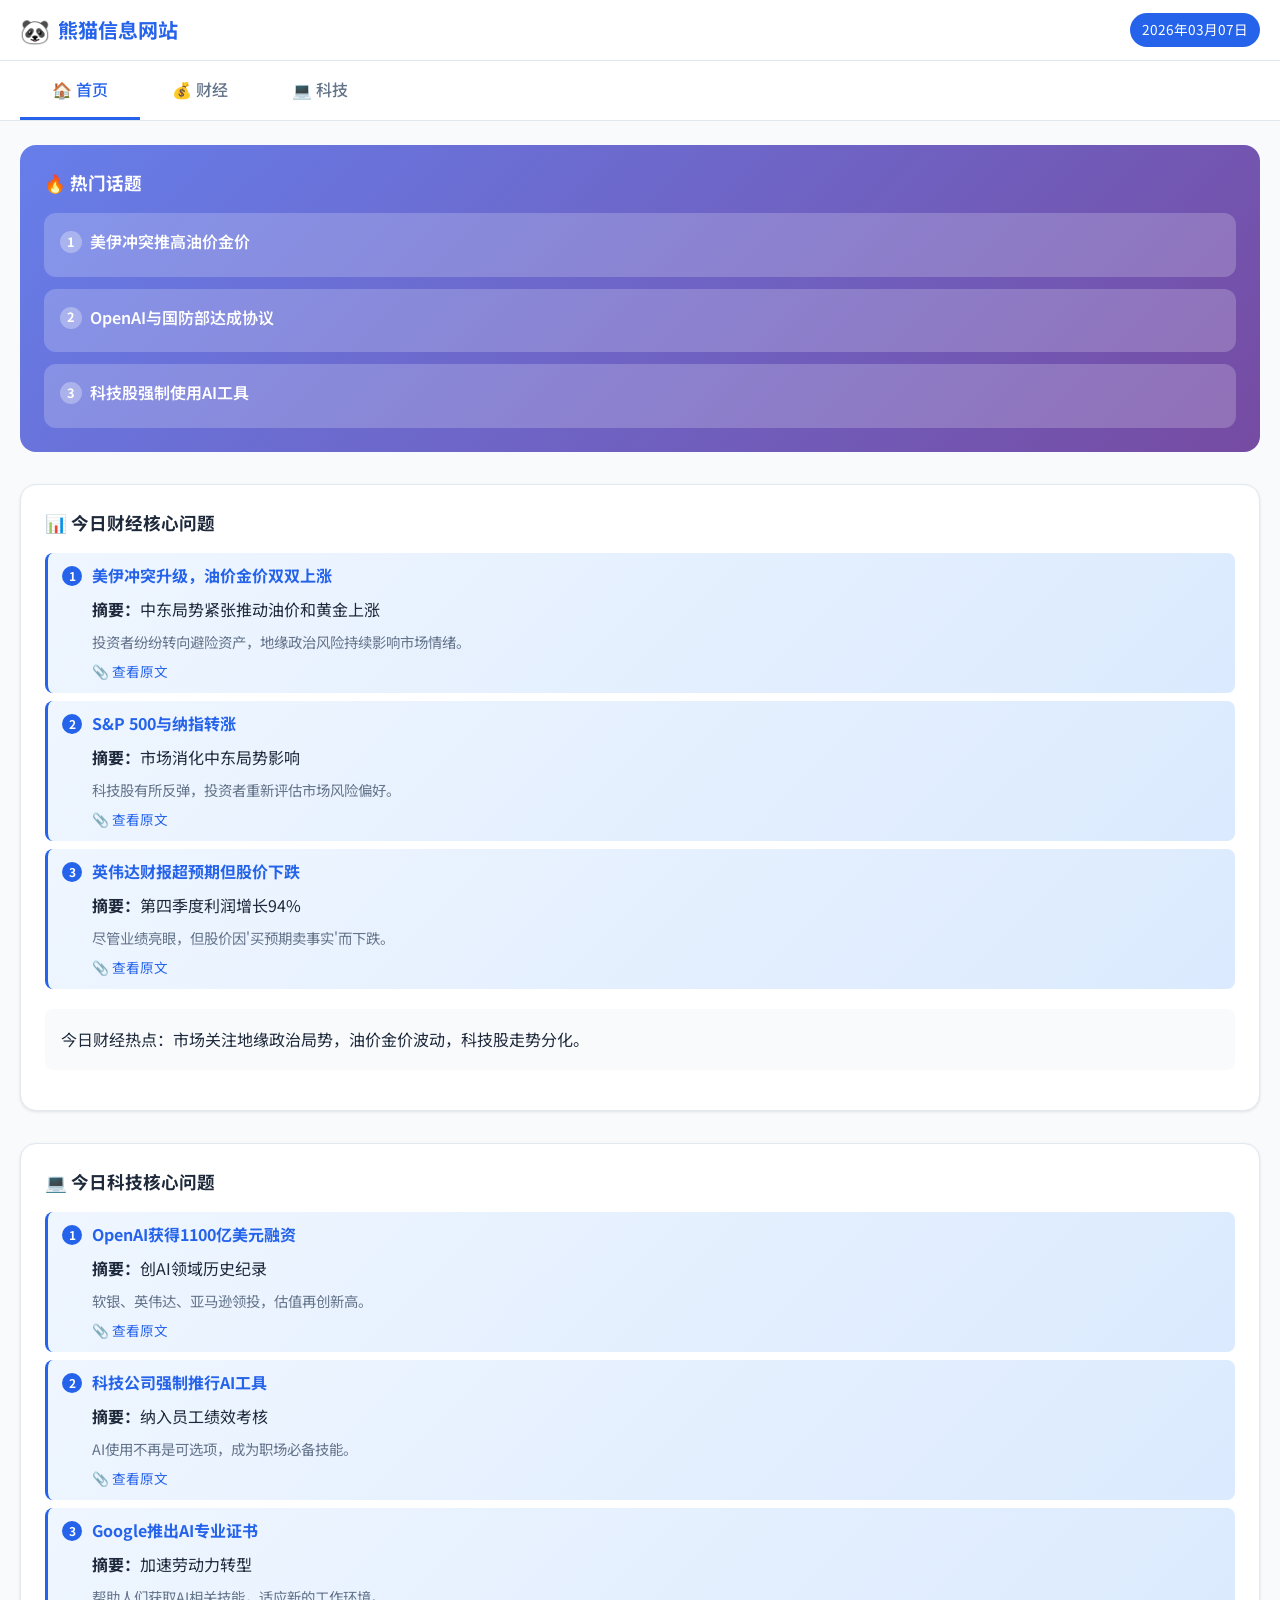
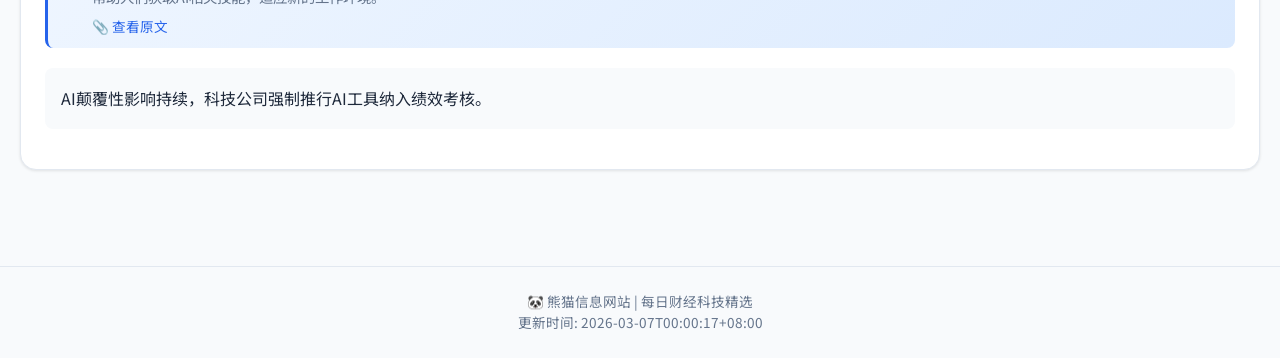
==== commit 58a34834: "Add cache buster to news.json fetch" ====
--- a/index.html
+++ b/index.html
@@ -144,7 +144,8 @@
         
         async function loadNews() {
             try {
-                const response = await fetch('data/news.json');
+                const cacheBuster = '?_=' + Date.now();
+                const response = await fetch('data/news.json' + cacheBuster);
                 newsData = await response.json();
                 renderNews();
             } catch (error) {
